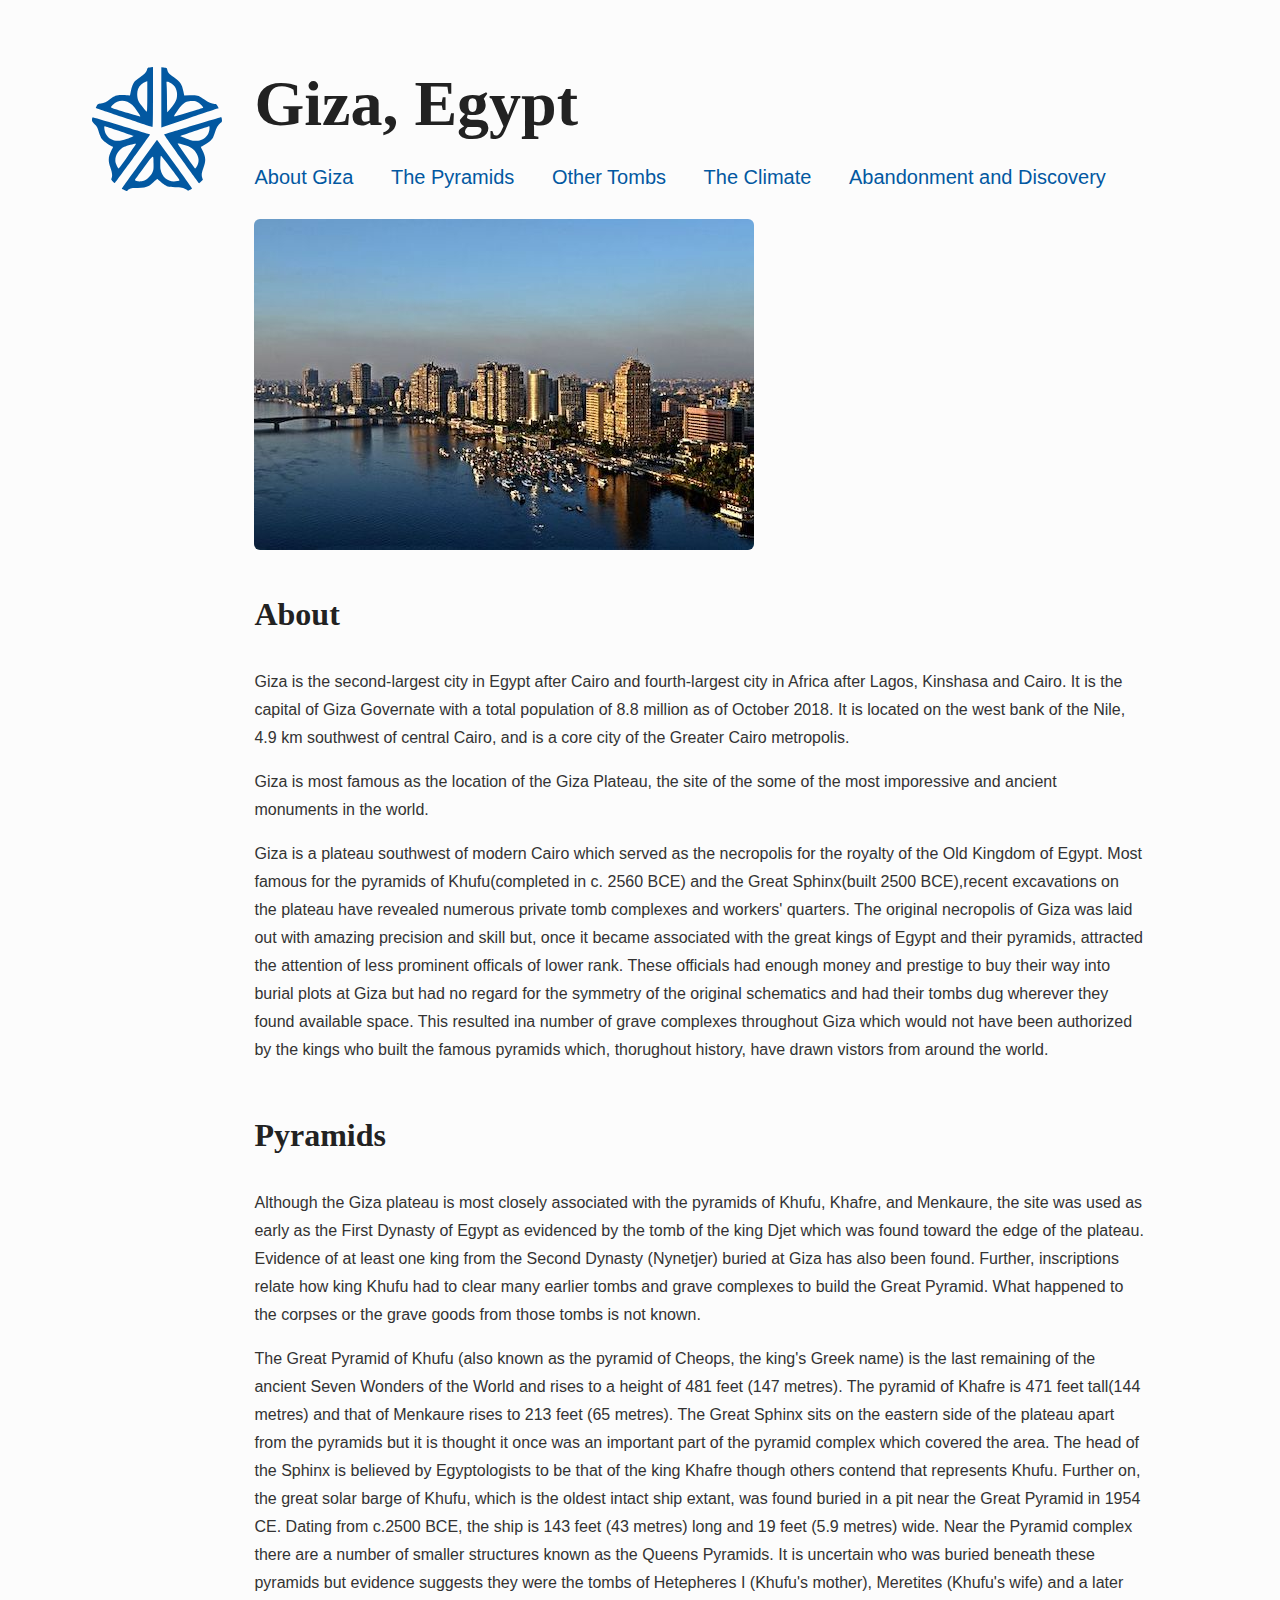
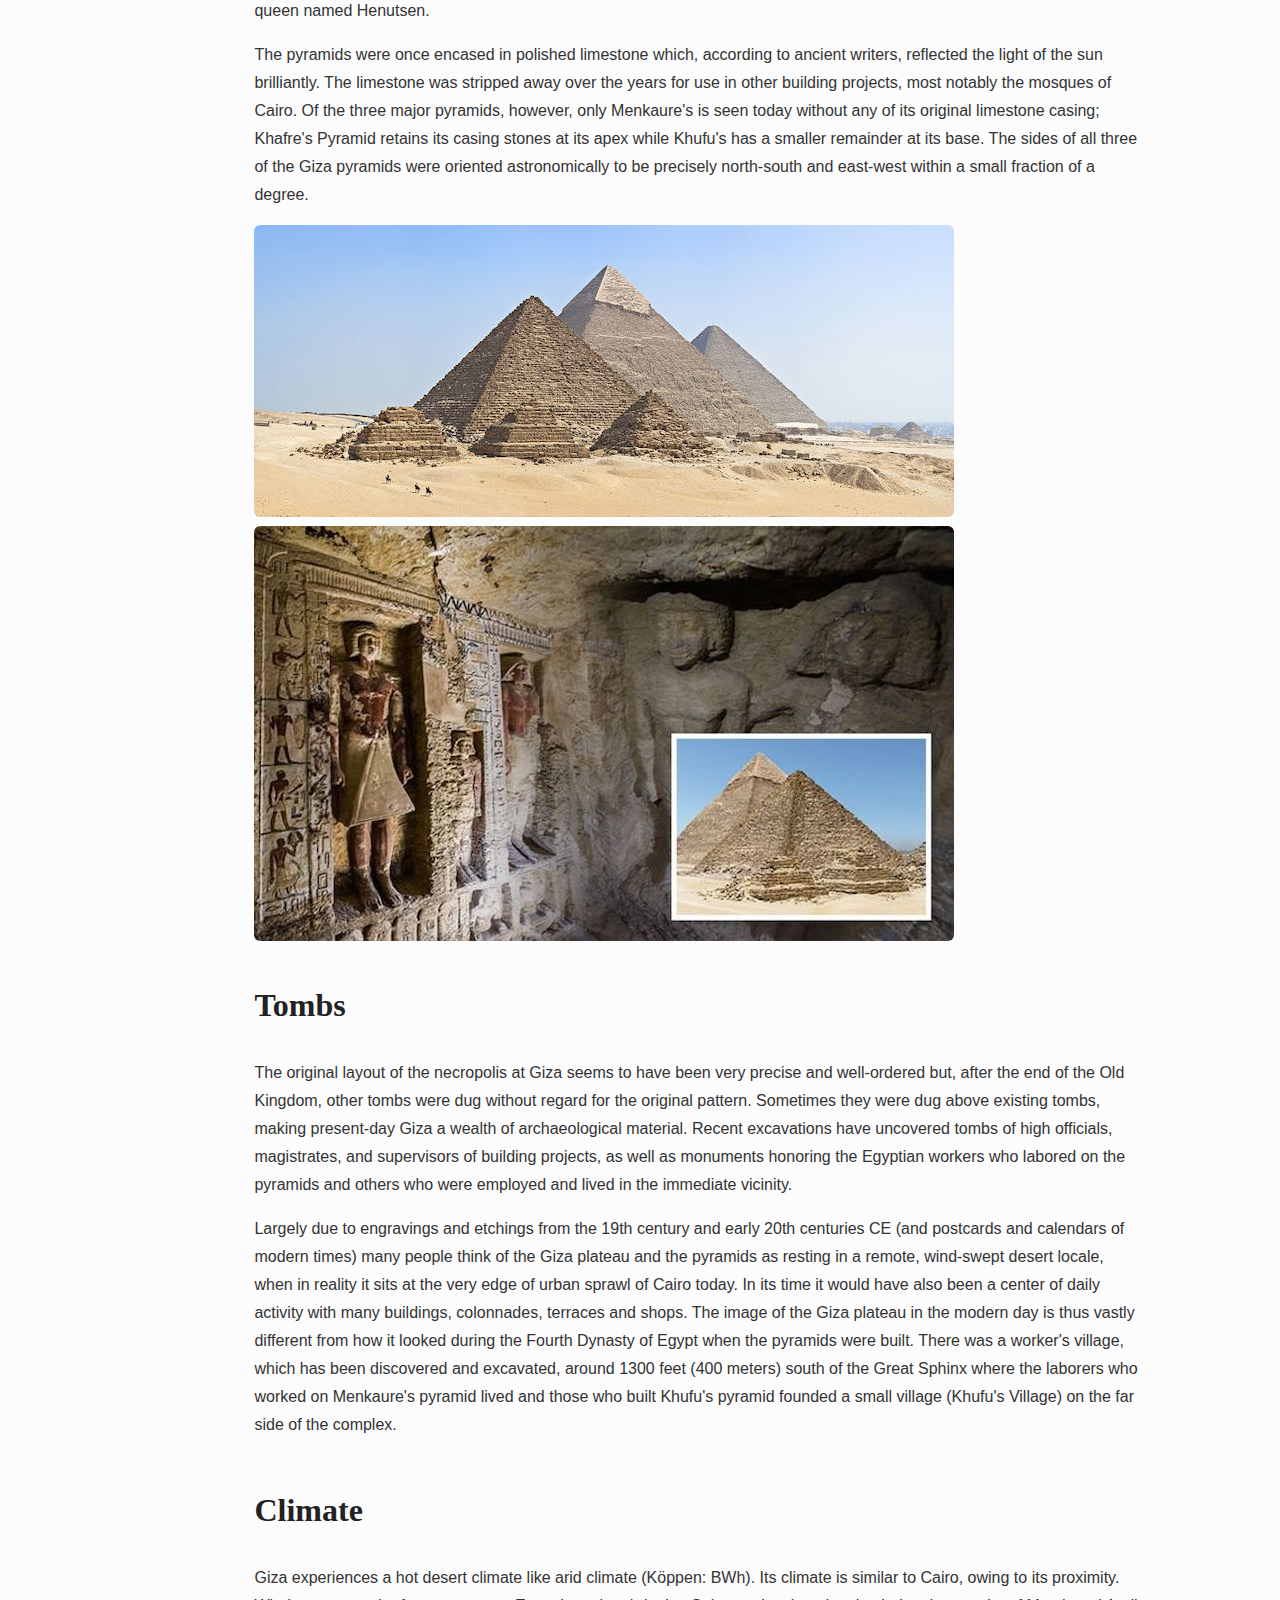
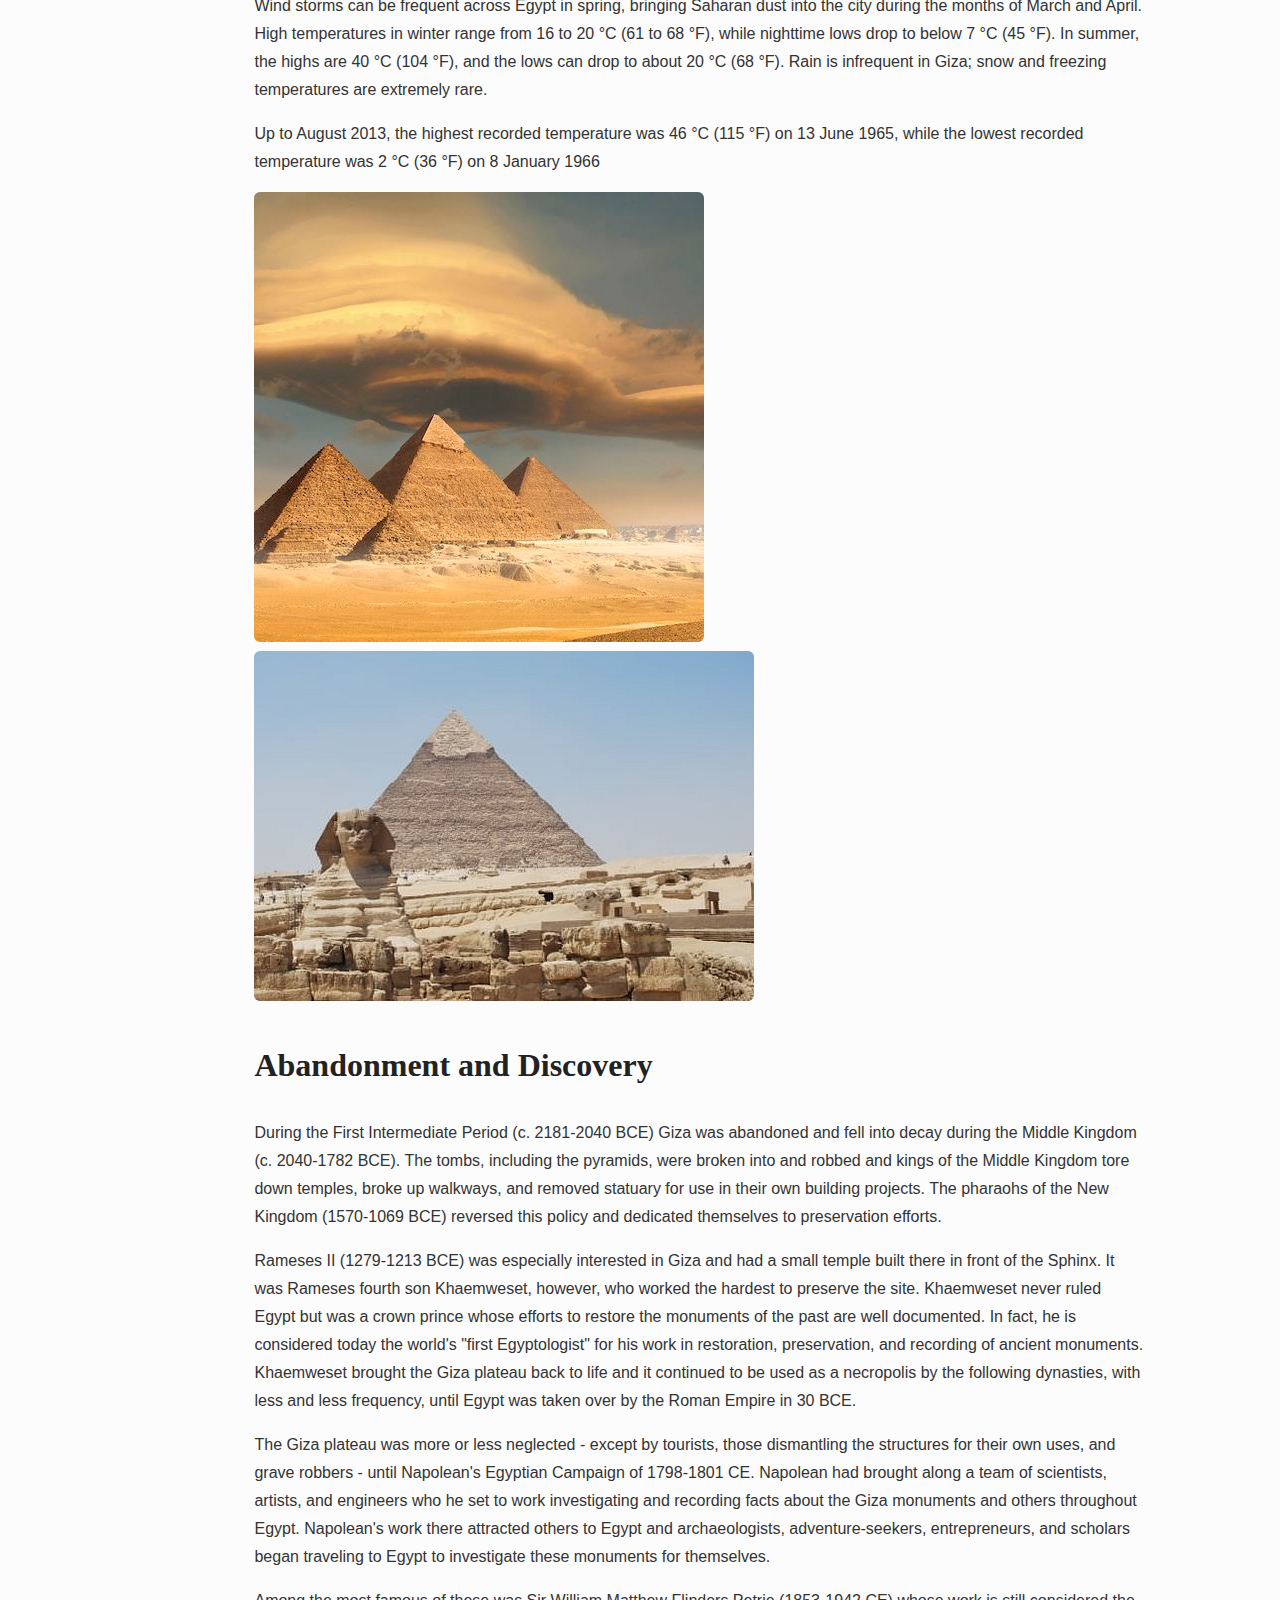
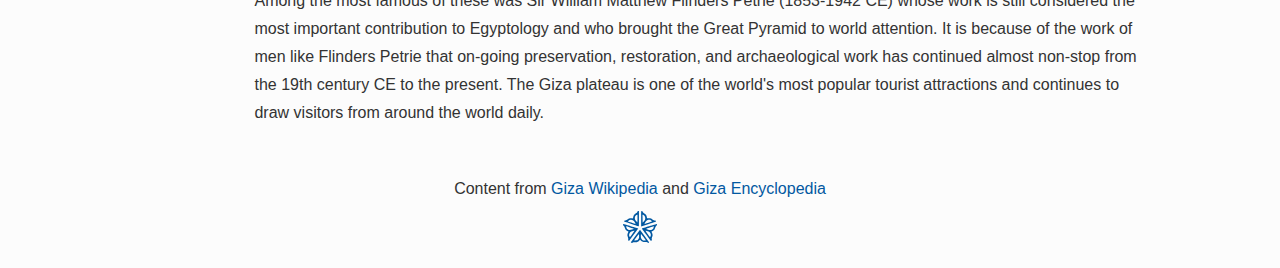
==== egypt.html @ 2bdd8a88 "standardized site format for everything, including footers" ====
<!DOCTYPE html>
<html lang="en">
	<head>
		<meta charset="UTF-8">
		<title>Lagos Travel - Egypt</title>
		<link rel="stylesheet" type="text/css" href="css/stylesheet.css">
	</head>
	<body>
		<div class="container">
			<a class="logo" href="#"><img src="imgs/logo.svg" alt="Logo"></a>
			<header class="horizontal">
				<h1>Giza, Egypt</h1>
				<nav>
					<ul>
						<li><a href="#about">About Giza</a></li>
						<li><a href="#pyramids">The Pyramids</a></li>
						<li><a href="#tombs">Other Tombs</a></li>
						<li><a href="#climate">The Climate</a></li>
						<li><a href="#abandonment">Abandonment and Discovery</a></li>
					</ul>
				</nav>
			</header>
			<main>
				<section id="about">
					<img alt="Giza" src="imgs/egypt-city.jpg">
					<h2>About</h2>
					<p>
						Giza is the second-largest city in Egypt after Cairo and
						fourth-largest city in Africa after Lagos, Kinshasa and Cairo. It
						is the capital of Giza Governate with a total population of 8.8
						million as of October 2018. It is located on the west bank of the
						Nile, 4.9 km southwest of central Cairo, and is a core city of the
						Greater Cairo metropolis.
					</p>
					<p>
						Giza is most famous as the location of the Giza Plateau, the site
						of the some of the most imporessive and ancient monuments in the
						world.
					</p>
					<p>
						Giza is a plateau southwest of modern Cairo which served as the
						necropolis for the royalty of the Old Kingdom of Egypt. Most
						famous for the pyramids of Khufu(completed in c. 2560 BCE) and the
						Great Sphinx(built 2500 BCE),recent excavations on the plateau
						have revealed numerous private tomb complexes and workers'
						quarters. The original necropolis of Giza was laid out with
						amazing precision and skill but, once it became associated with
						the great kings of Egypt and their pyramids, attracted the
						attention of less prominent officals of lower rank. These
						officials had enough money and prestige to buy their way into
						burial plots at Giza but had no regard for the symmetry of the
						original schematics and had their tombs dug wherever they found
						available space. This resulted ina number of grave complexes
						throughout Giza which would not have been authorized by the kings
						who built the famous pyramids which, thorughout history, have
						drawn vistors from around the world.
					</p>
				</section>
				<section id="pyramids">
					<h2>Pyramids</h2>
					<p>
						Although the Giza plateau is most closely associated with the pyramids
						of Khufu, Khafre, and Menkaure, the site was used as early as the
						First Dynasty of Egypt as evidenced by the tomb of the king Djet which
						was found toward the edge of the plateau. Evidence of at least one
						king from the Second Dynasty (Nynetjer) buried at Giza has also been
						found. Further, inscriptions relate how king Khufu had to clear many
						earlier tombs and grave complexes to build the Great Pyramid. What
						happened to the corpses or the grave goods from those tombs is not
						known.
					</p>
					<p>
						The Great Pyramid of Khufu (also known as the pyramid of Cheops, the
						king's Greek name) is the last remaining of the ancient Seven Wonders
						of the World and rises to a height of 481 feet (147 metres). The
						pyramid of Khafre is 471 feet tall(144 metres) and that of Menkaure
						rises to 213 feet (65 metres). The Great Sphinx sits on the eastern
						side of the plateau apart from the pyramids but it is thought it once
						was an important part of the pyramid complex which covered the area.
						The head of the Sphinx is believed by Egyptologists to be that of the
						king Khafre though others contend that represents Khufu. Further on,
						the great solar barge of Khufu, which is the oldest intact ship
						extant, was found buried in a pit near the Great Pyramid in 1954 CE.
						Dating from c.2500 BCE, the ship is 143 feet (43 metres) long and 19
						feet (5.9 metres) wide. Near the Pyramid complex there are a number of
						smaller structures known as the Queens Pyramids. It is uncertain who
						was buried beneath these pyramids but evidence suggests they were the
						tombs of Hetepheres I (Khufu's mother), Meretites (Khufu's wife) and a
						later queen named Henutsen.
					</p>
					<p>
						The pyramids were once encased in polished limestone which, according
						to ancient writers, reflected the light of the sun brilliantly. The
						limestone was stripped away over the years for use in other building
						projects, most notably the mosques of Cairo. Of the three major
						pyramids, however, only Menkaure's is seen today without any of its
						original limestone casing; Khafre's Pyramid retains its casing stones
						at its apex while Khufu's has a smaller remainder at its base. The
						sides of all three of the Giza pyramids were oriented astronomically
						to be precisely north-south and east-west within a small fraction of a
						degree.
					</p>
					<img src="imgs/egypt-pyramids.jpg" alt="Pyramids of Khufu,Khafre, and Menkaure">
				</section>
				<section id="tombs">
					<img src="imgs/egypt-tombs.jpg" alt="tombs in Giza, Egypt">
					<h2>Tombs</h2>
					<p>
						The original layout of the necropolis at Giza seems to have been very
						precise and well-ordered but, after the end of the Old Kingdom, other
						tombs were dug without regard for the original pattern. Sometimes they
						were dug above existing tombs, making present-day Giza a wealth of
						archaeological material. Recent excavations have uncovered tombs of
						high officials, magistrates, and supervisors of building projects, as
						well as monuments honoring the Egyptian workers who labored on the
						pyramids and others who were employed and lived in the immediate
						vicinity.
					</p>
					<p>
						Largely due to engravings and etchings from the 19th century and early
						20th centuries CE (and postcards and calendars of modern times) many
						people think of the Giza plateau and the pyramids as resting in a
						remote, wind-swept desert locale, when in reality it sits at the very
						edge of urban sprawl of Cairo today. In its time it would have also
						been a center of daily activity with many buildings, colonnades,
						terraces and shops. The image of the Giza plateau in the modern day is
						thus vastly different from how it looked during the Fourth Dynasty of
						Egypt when the pyramids were built. There was a worker's village,
						which has been discovered and excavated, around 1300 feet (400 meters)
						south of the Great Sphinx where the laborers who worked on Menkaure's
						pyramid lived and those who built Khufu's pyramid founded a small
						village (Khufu's Village) on the far side of the complex.
					</p>
				</section>
				<section id="climate">
					<h2>Climate</h2>
					<p>
						Giza experiences a hot desert climate like arid climate (Köppen: BWh).
						Its climate is similar to Cairo, owing to its proximity. Wind storms
						can be frequent across Egypt in spring, bringing Saharan dust into the
						city during the months of March and April. High temperatures in winter
						range from 16 to 20 °C (61 to 68 °F), while nighttime lows drop to
						below 7 °C (45 °F). In summer, the highs are 40 °C (104 °F), and the
						lows can drop to about 20 °C (68 °F). Rain is infrequent in Giza; snow
						and freezing temperatures are extremely rare.
					</p>
					<p>
						Up to August 2013, the highest recorded temperature was 46 °C (115 °F)
						on 13 June 1965, while the lowest recorded temperature was 2 °C (36
						°F) on 8 January 1966
					</p>
					<img src="imgs/egypt-giza.jpg" alt="Picture showing the pyramids and desert">
				</section>
				<section id="abandonment">
					<img src="imgs/egypt-giza2.jpg" alt="Giza pyramids and Sphinx">
					<h2>Abandonment and Discovery</h2>
					<p>
						During the First Intermediate Period (c. 2181-2040 BCE) Giza was
						abandoned and fell into decay during the Middle Kingdom (c. 2040-1782
						BCE). The tombs, including the pyramids, were broken into and robbed
						and kings of the Middle Kingdom tore down temples, broke up walkways,
						and removed statuary for use in their own building projects. The
						pharaohs of the New Kingdom (1570-1069 BCE) reversed this policy and
						dedicated themselves to preservation efforts.
					</p>
					<p>
						Rameses II (1279-1213 BCE) was especially interested in Giza and had a
						small temple built there in front of the Sphinx. It was Rameses fourth
						son Khaemweset, however, who worked the hardest to preserve the site.
						Khaemweset never ruled Egypt but was a crown prince whose efforts to
						restore the monuments of the past are well documented. In fact, he is
						considered today the world's "first Egyptologist" for his work in
						restoration, preservation, and recording of ancient monuments.
						Khaemweset brought the Giza plateau back to life and it continued to
						be used as a necropolis by the following dynasties, with less and less
						frequency, until Egypt was taken over by the Roman Empire in 30 BCE.
					</p>
					<p>
						The Giza plateau was more or less neglected - except by tourists,
						those dismantling the structures for their own uses, and grave robbers
						- until Napolean's Egyptian Campaign of 1798-1801 CE. Napolean had
						brought along a team of scientists, artists, and engineers who he set
						to work investigating and recording facts about the Giza monuments and
						others throughout Egypt. Napolean's work there attracted others to
						Egypt and archaeologists, adventure-seekers, entrepreneurs, and
						scholars began traveling to Egypt to investigate these monuments for
						themselves.
					</p>
					<p>
						Among the most famous of these was Sir William Matthew Flinders Petrie
						(1853-1942 CE) whose work is still considered the most important
						contribution to Egyptology and who brought the Great Pyramid to world
						attention. It is because of the work of men like Flinders Petrie that
						on-going preservation, restoration, and archaeological work has
						continued almost non-stop from the 19th century CE to the present. The
						Giza plateau is one of the world's most popular tourist attractions
						and continues to draw visitors from around the world daily.
					</p>
				</section>
			</main>
			<footer>
				Content from <a href="https://en.wikipedia.org/wiki/Giza">Giza Wikipedia</a> and <a href="https://www.ancient.eu/giza/">Giza Encyclopedia</a>
				<br>
				<img src="imgs/logo.svg" alt="Logo">
			</footer>
		</div>
	</body>
</html>
---- css/stylesheet.css ----
/* Resets */
html, body {
	padding: 0;
	margin: 0;
	border: 0;
}
* {
	box-sizing: border-box;
}

:root {
  --background-color: #fcfcfc;
  --text-bold-color: #222;
  --text-normal-color: #333;
}

::selection { background: #FFD100; }

/* Overall styles */
body {
	background-color: var(--background-color);
	color: var(--text-normal-color);
	font-size: 16px;
	line-height: 1.75;
	font-family: Arial, sans-serif;
}

h1, h2, h3, h4 {
	font-family: 'Roboto Slab', serif;
	font-weight: 800;
  color: var(--text-bold-color);
}
h1 {
	font-size: 4rem;
}
h2 {
	font-size: 2rem;
}
h3 {
	font-size: 1.25rem;
}

a {
	text-decoration: none;
	color: #0258A1;
}
a:hover {
	text-decoration: underline;
	color: #0b8bc6;
}

section::before { 
  display: block; 
  content: " "; 
  margin-top: -130px; 
  height: 130px; 
  visibility: hidden; 
  pointer-events: none;
}

img {
	max-width: 100%;
	max-height: 100%;
  border-radius: 6px;
}
img.inset {
	width: 30%;
	min-width: 50px;
	float: left;
	margin: 0.75em;
	margin-left: 0;
}
img.inset.right {
	float: right;
	margin: 0.75em;
	margin-right: 0;
}

/* Layout */
.container {
	display: grid;
	padding: 3rem 1rem 0;
	width: 100%;
	grid-template-areas: "logo   header ."
						 ".      main ."
						 "footer footer footer";
	column-gap: 1rem;
	grid-template-columns: minmax(25ch, 1fr) minmax(100ch, 2fr) 1fr;
	grid-template-rows: min-content;
}

/* Navigation content */
.logo {
	grid-area: logo;
	margin: 1em;
	position: sticky;
	top: 2em; /* Only relevant to stickyness */
	justify-self: end;
	align-self: center;
}
.logo img {
	max-height: 125px;
	height: 100%;
}
header {
	grid-area: header;
  position: sticky;
	top: 0; /* Only relevant to stickyness */
  background: var(--background-color);;
  padding: 0 0 4px 0;
	align-self: center;
}
header h1 {
	margin: 0;
}
nav ul {
	list-style: none;
	padding-left: 0;
	font-family: Inter, Helvetica, sans-serif;
	font-size: 1.25rem;
	margin-top: 0;
}
/* Scrolling dependent code */
header.horizontal nav li {
	display: inline-block;
	margin: auto 2rem auto 0;
}
header.horizontal nav li:last-child {
	margin: auto 0;
}
header.vertical h1 {
	display: none;
}
header.vertical nav li {
	display: block;
	text-align: right;
	margin: 1rem auto;
}

/* Main area */
main {
	grid-area: main;
  overflow: auto;
}

main > * {
	width: 100%;
}

#map {
	height: 30rem;
  z-index: -1;
}

/* Footer */
footer {
	grid-area: footer;
	padding: 2rem;
	padding-bottom: 0.5rem;
	text-align: center;
}
footer img {
	height: 2rem;
	margin: 0.5rem;
}

/* Media queries */
/* Small */
@media screen and (max-width: calc(125ch + 4rem)) {
	.container {
		grid-template-areas: "logo"
							 "header"
							 "main"
							 "footer";
		grid-template-columns: 1fr;
		padding: 0 2rem 0;
	}
	.logo {
		position: relative;
		justify-self: center;
	}
	header {
		text-align: center;
    position: inherit;
    background: none;
    padding: 0;
	}
}

/* Leave some space at top on scroll */
[id] {
	scroll-margin-top: 1.5rem;
}

/* Smooth scrolling */
@media (prefers-reduced-motion: no-preference) {
	html {
		scroll-behavior: smooth;
	}
}

/* Fade in images */
.fade-in {
  animation: fadeIn ease .7s;
  -webkit-animation: fadeIn ease .7s;
  -moz-animation: fadeIn ease .7s;
  -o-animation: fadeIn ease .7s;
  -ms-animation: fadeIn ease .7s;
}

@keyframes fadeIn {
  0% {opacity: 0;}
  100% {opacity: 1;}
}

@-moz-keyframes fadeIn {
  0% {opacity: 0;}
  100% {opacity: 1;}
}

@-webkit-keyframes fadeIn {
  0% {opacity: 0;}
  100% {opacity: 1;}
}

@-o-keyframes fadeIn {
  0% {opacity: 0;}
  100% {opacity: 1;}
}

@-ms-keyframes fadeIn {
  0% {opacity: 0;}
  100% {opacity: 1;}
}
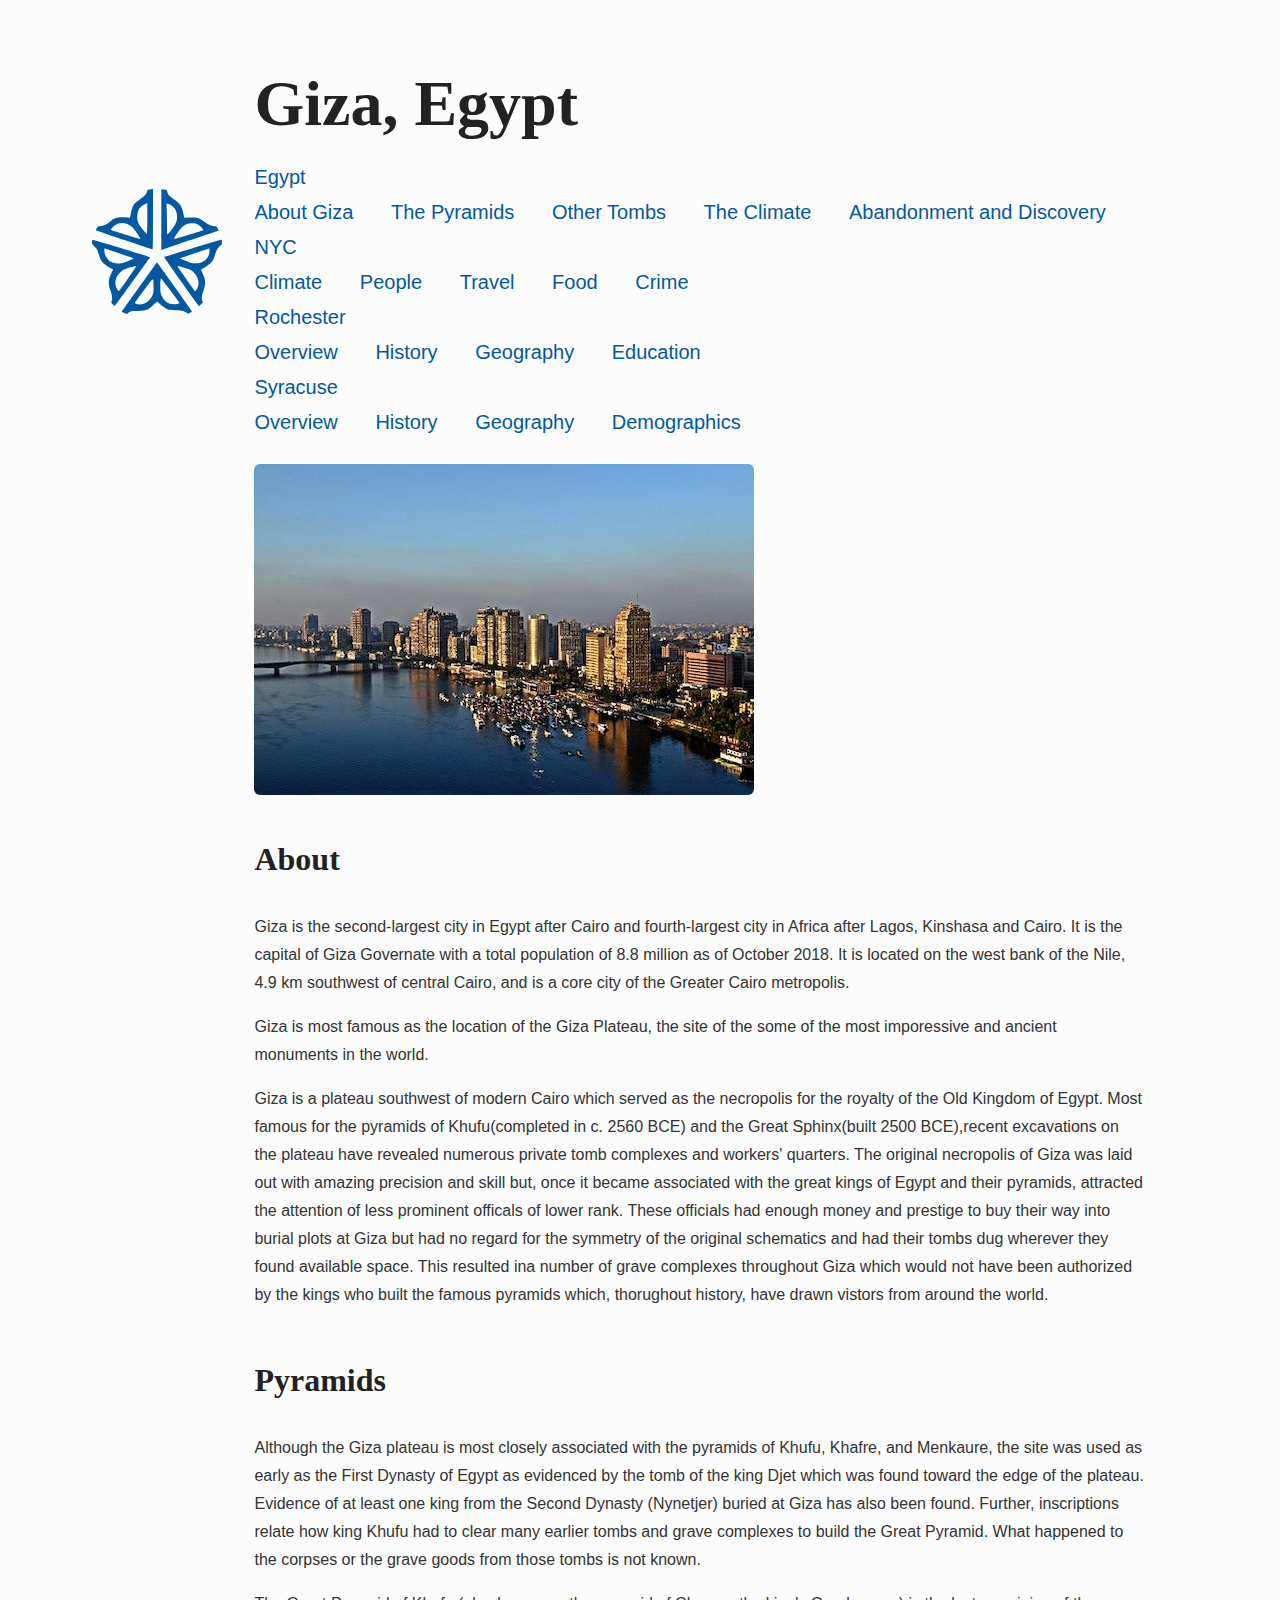
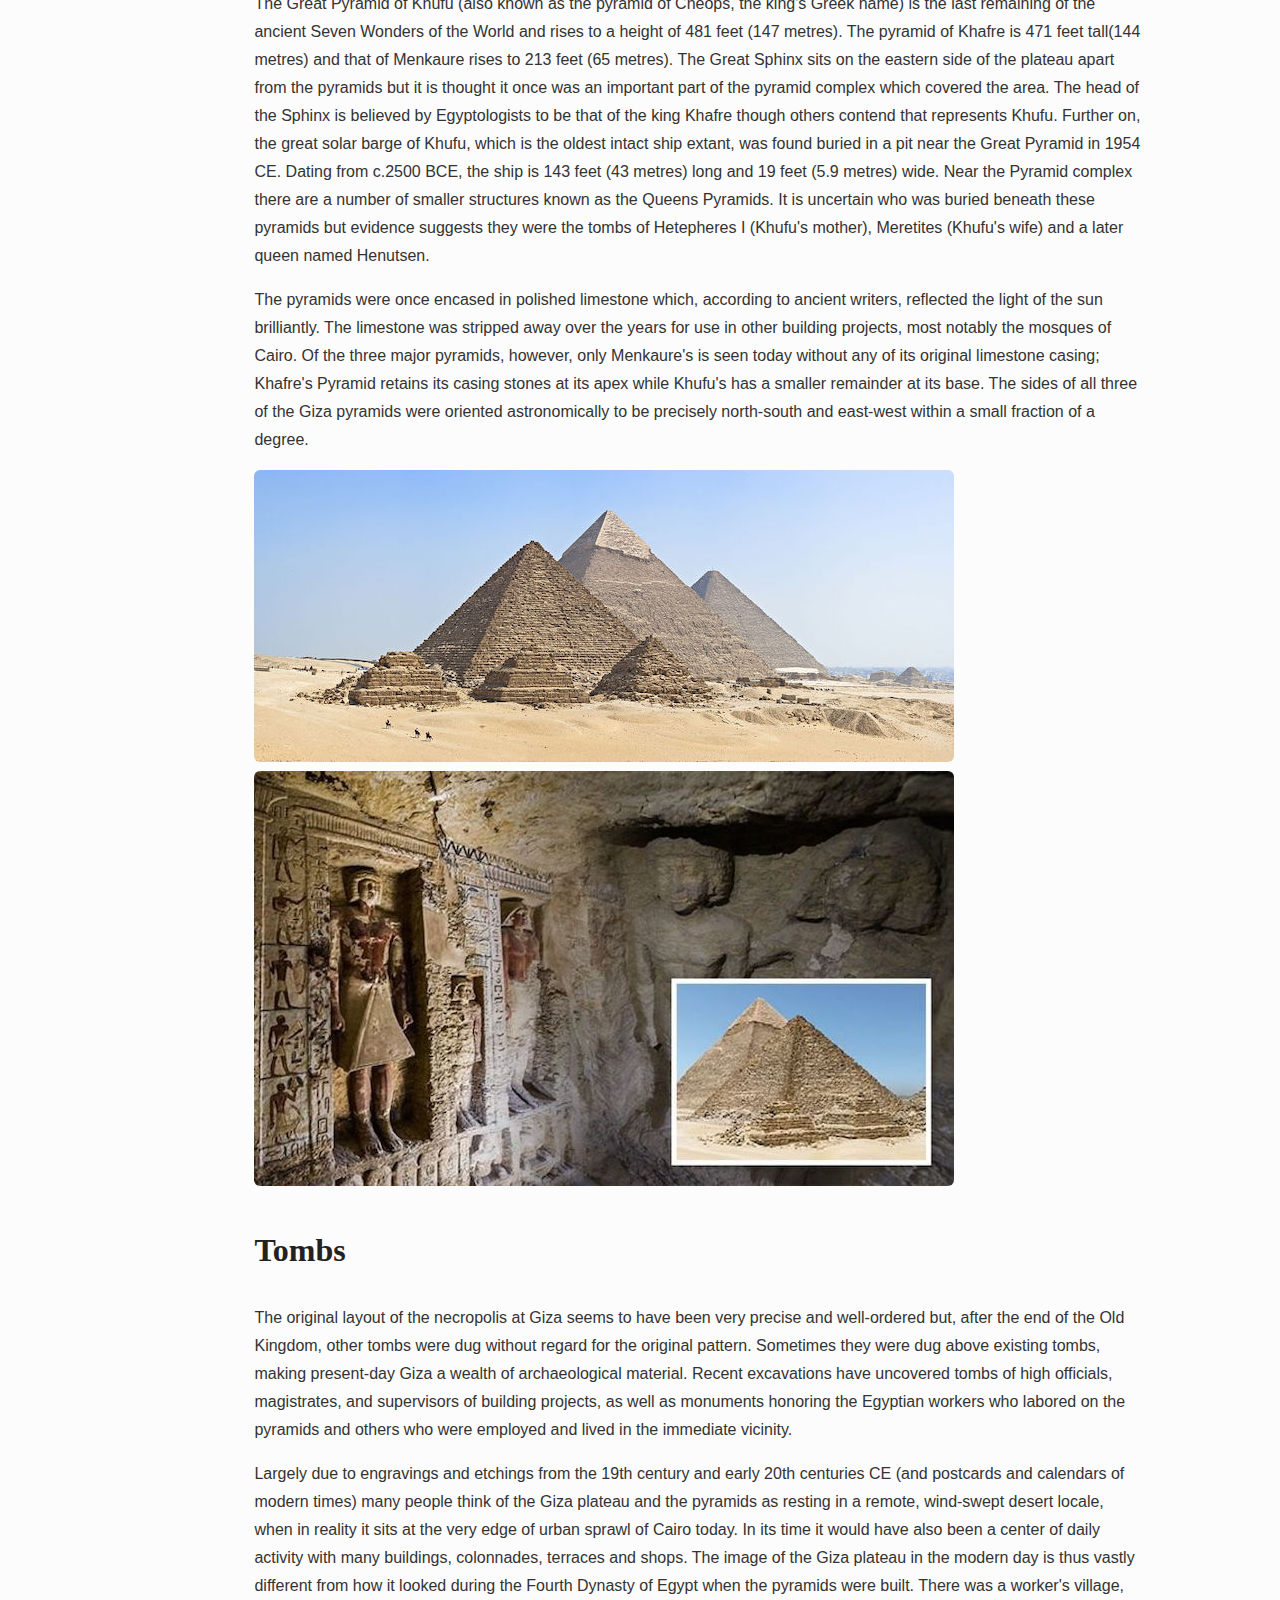
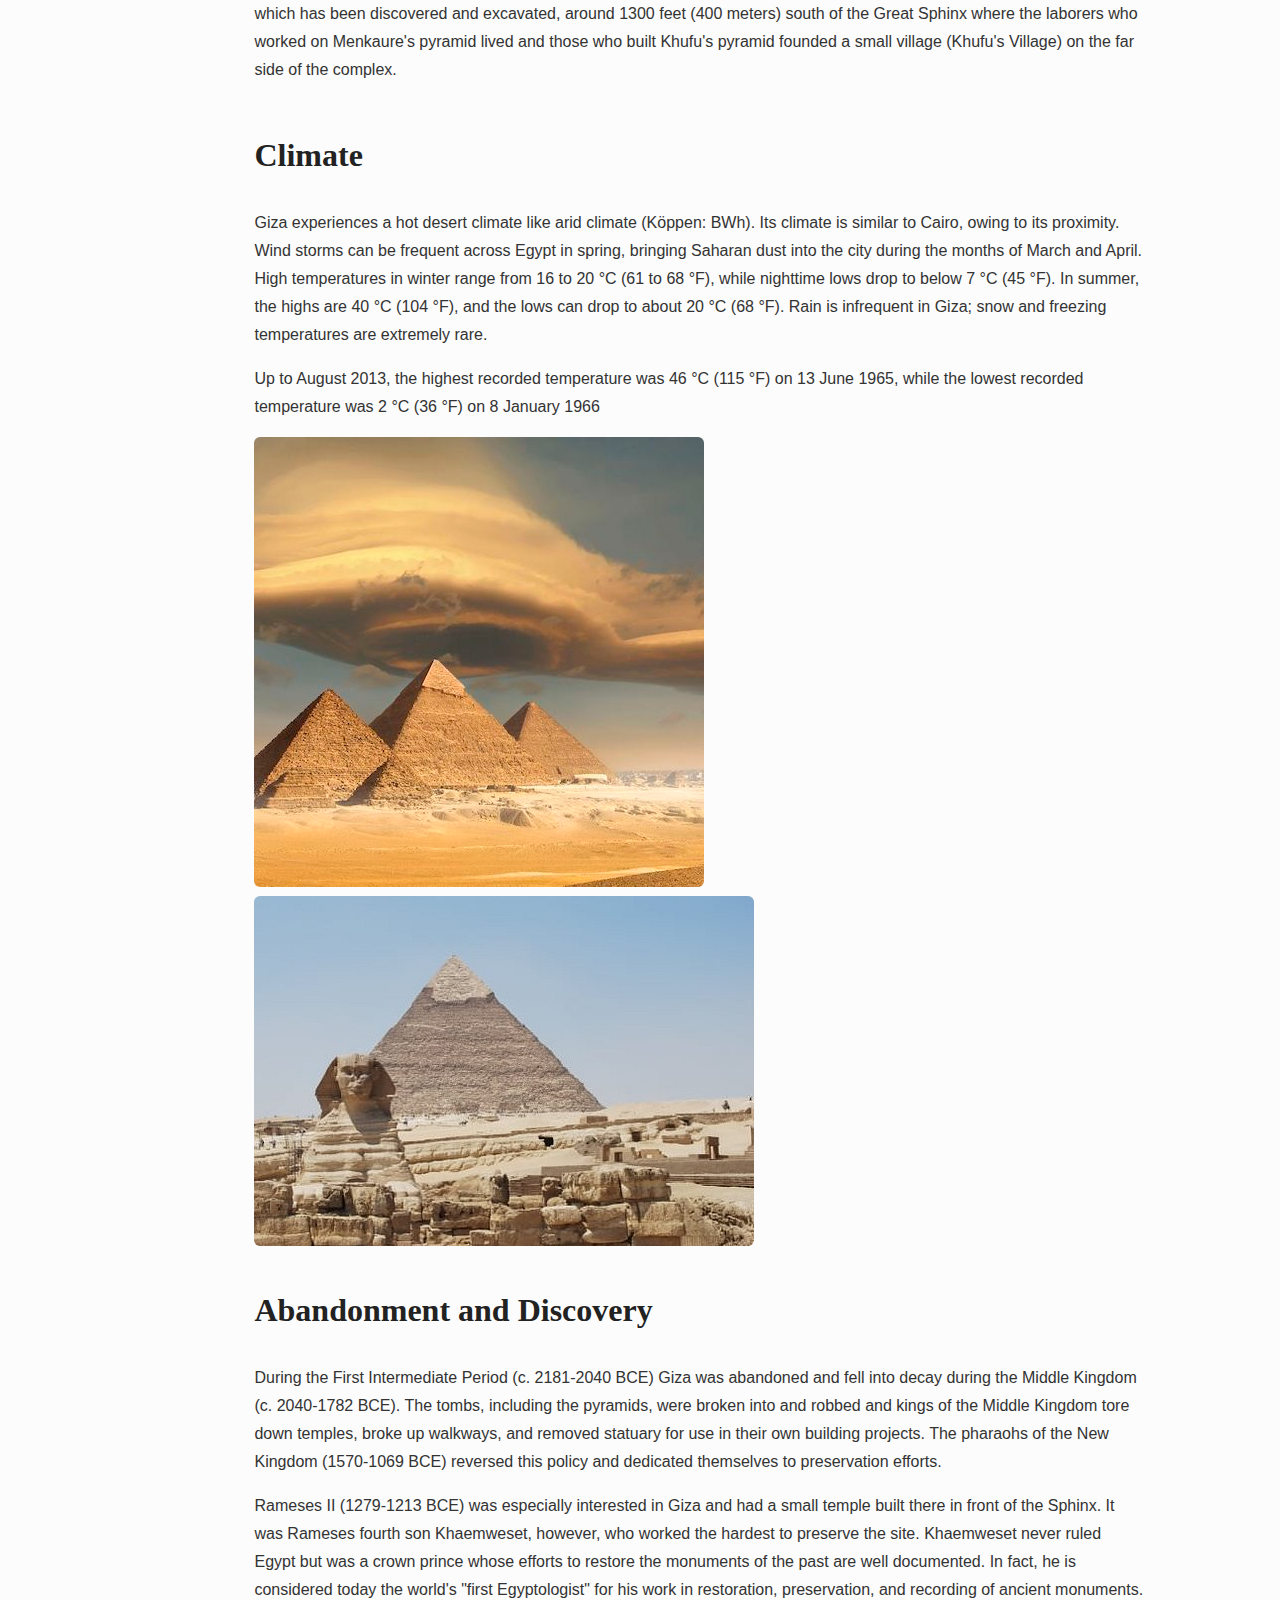
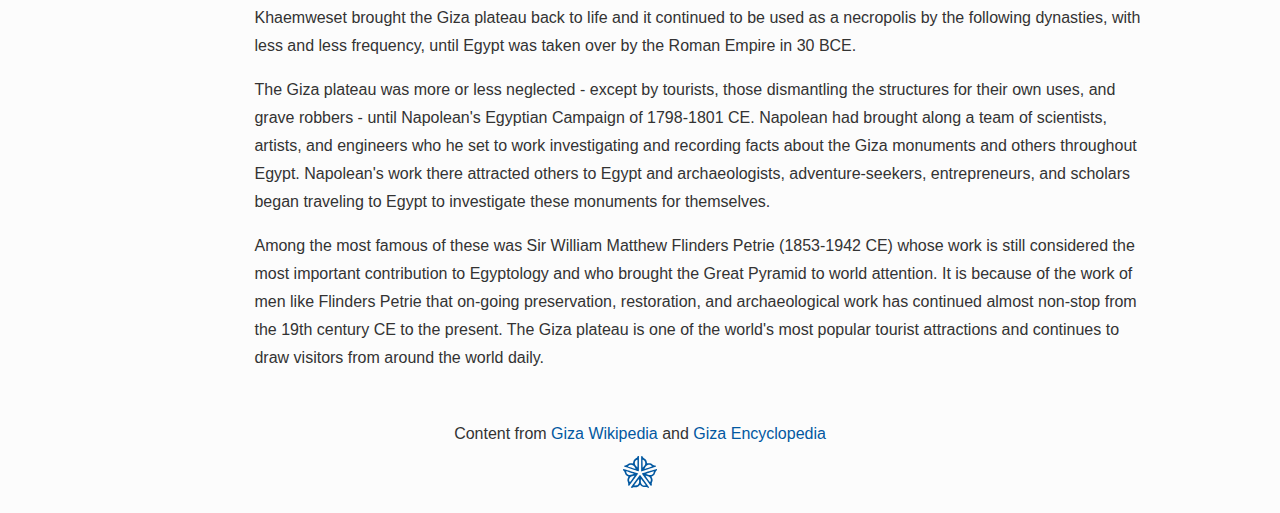
==== commit adadec1e: "added consistent nav, still need to style it, add active page indicators" ====
--- a/egypt.html
+++ b/egypt.html
@@ -7,16 +7,45 @@
 	</head>
 	<body>
 		<div class="container">
-			<a class="logo" href="#"><img src="imgs/logo.svg" alt="Logo"></a>
+			<a class="logo" href="."><img src="imgs/logo.svg" alt="Logo"></a>
 			<header class="horizontal">
 				<h1>Giza, Egypt</h1>
 				<nav>
 					<ul>
-						<li><a href="#about">About Giza</a></li>
-						<li><a href="#pyramids">The Pyramids</a></li>
-						<li><a href="#tombs">Other Tombs</a></li>
-						<li><a href="#climate">The Climate</a></li>
-						<li><a href="#abandonment">Abandonment and Discovery</a></li>
+						<li><a href="./egypt.html">Egypt</a>
+							<ul>
+								<li><a href="./egypt.html#about">About Giza</a></li>
+								<li><a href="./egypt.html#pyramids">The Pyramids</a></li>
+								<li><a href="./egypt.html#tombs">Other Tombs</a></li>
+								<li><a href="./egypt.html#climate">The Climate</a></li>
+								<li><a href="./egypt.html#abandonment">Abandonment and Discovery</a></li>
+							</ul>
+						</li>
+						<li><a href="./nyc.html">NYC</a>
+							<ul>
+								<li><a href="./nyc.html#climate">Climate</a></li>
+								<li><a href="./nyc.html#people">People</a></li>
+								<li><a href="./nyc.html#travel">Travel</a></li>
+								<li><a href="./nyc.html#food">Food</a></li>
+								<li><a href="./nyc.html#crime">Crime</a></li>
+							</ul>
+						</li>
+						<li><a href="./rochester.html">Rochester</a>
+							<ul>
+								<li><a href="./rochester.html#overview">Overview</a></li>
+								<li><a href="./rochester.html#history">History</a></li>
+								<li><a href="./rochester.html#geography">Geography</a></li>
+								<li><a href="./rochester.html#education">Education</a></li>
+							</ul>
+						</li>
+						<li><a href="./syracuse.html">Syracuse</a>
+							<ul>
+  							<li><a href="./syracuse.html#overview">Overview</a></li>
+  							<li><a href="./syracuse.html#history">History</a></li>
+  							<li><a href="./syracuse.html#geography">Geography</a></li>
+  							<li><a href="./syracuse.html#demographics">Demographics</a></li>
+  						</ul>
+						</li>
 					</ul>
 				</nav>
 			</header>
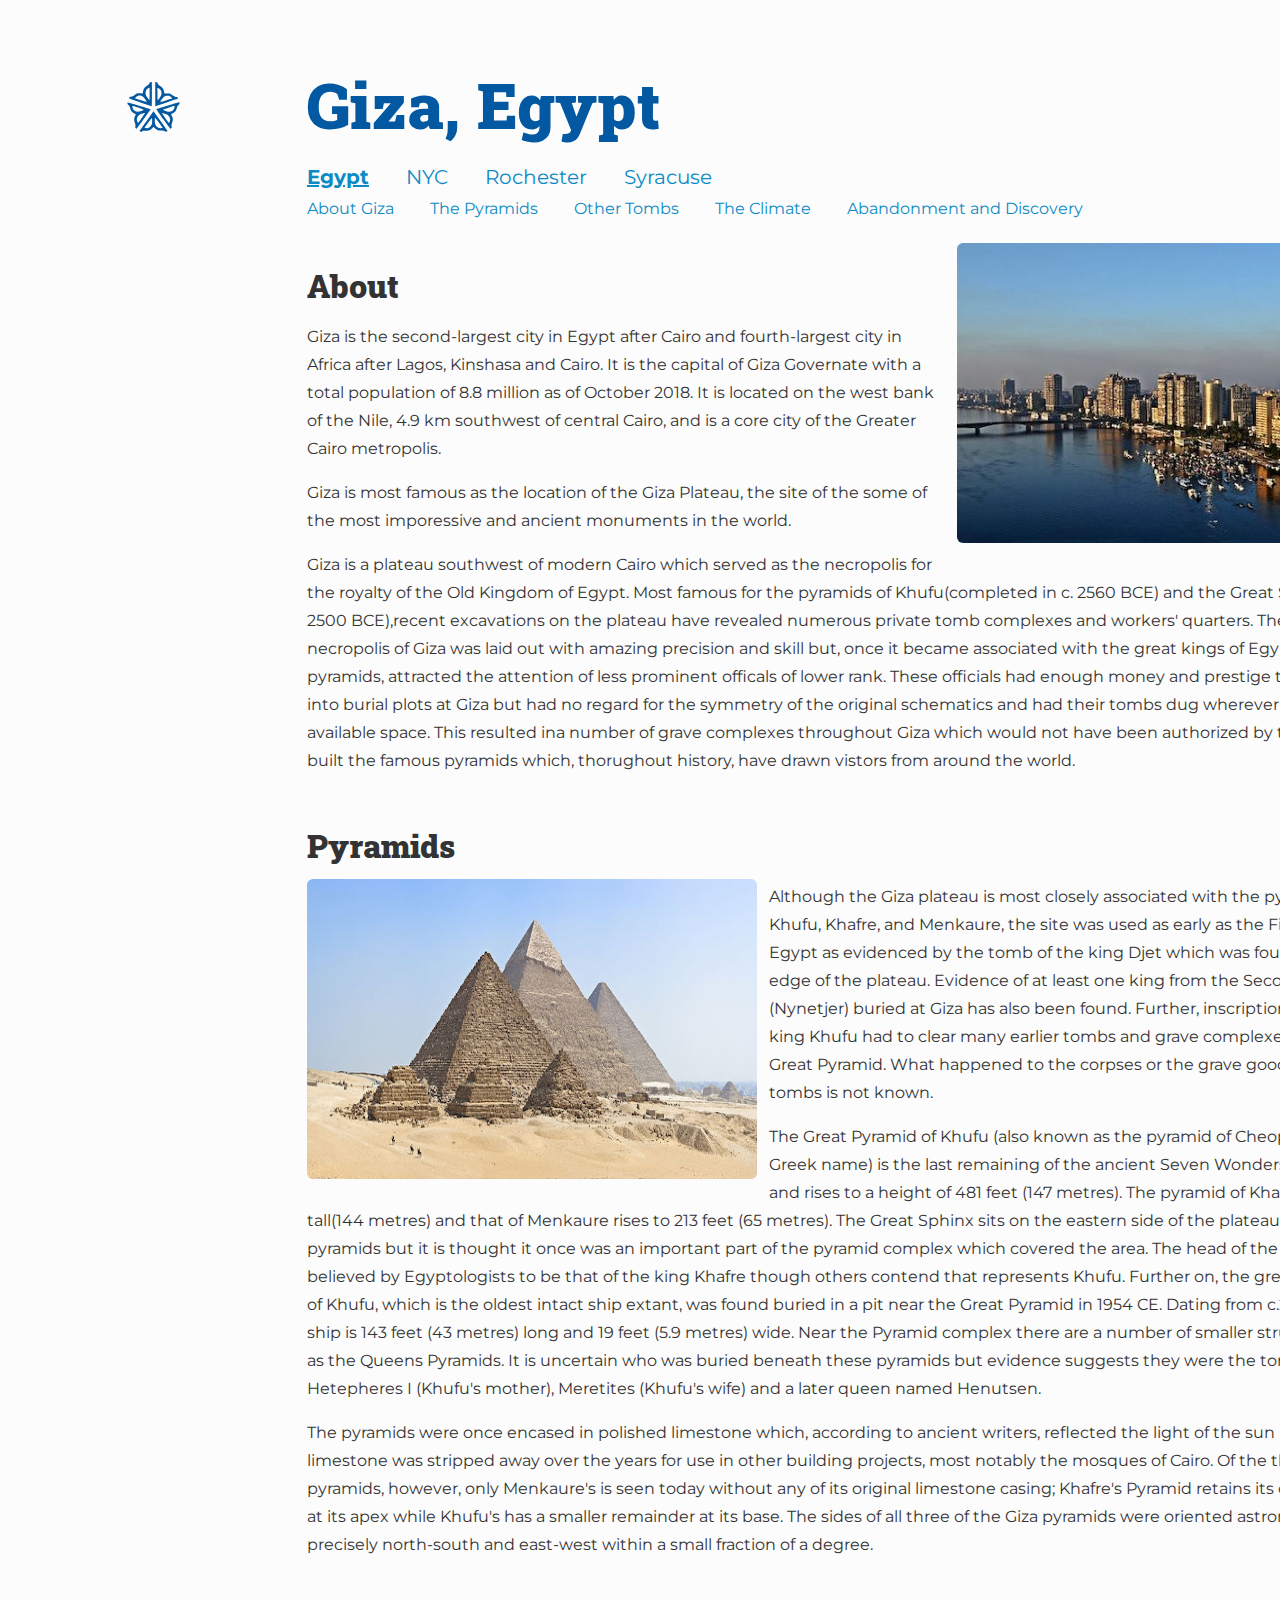
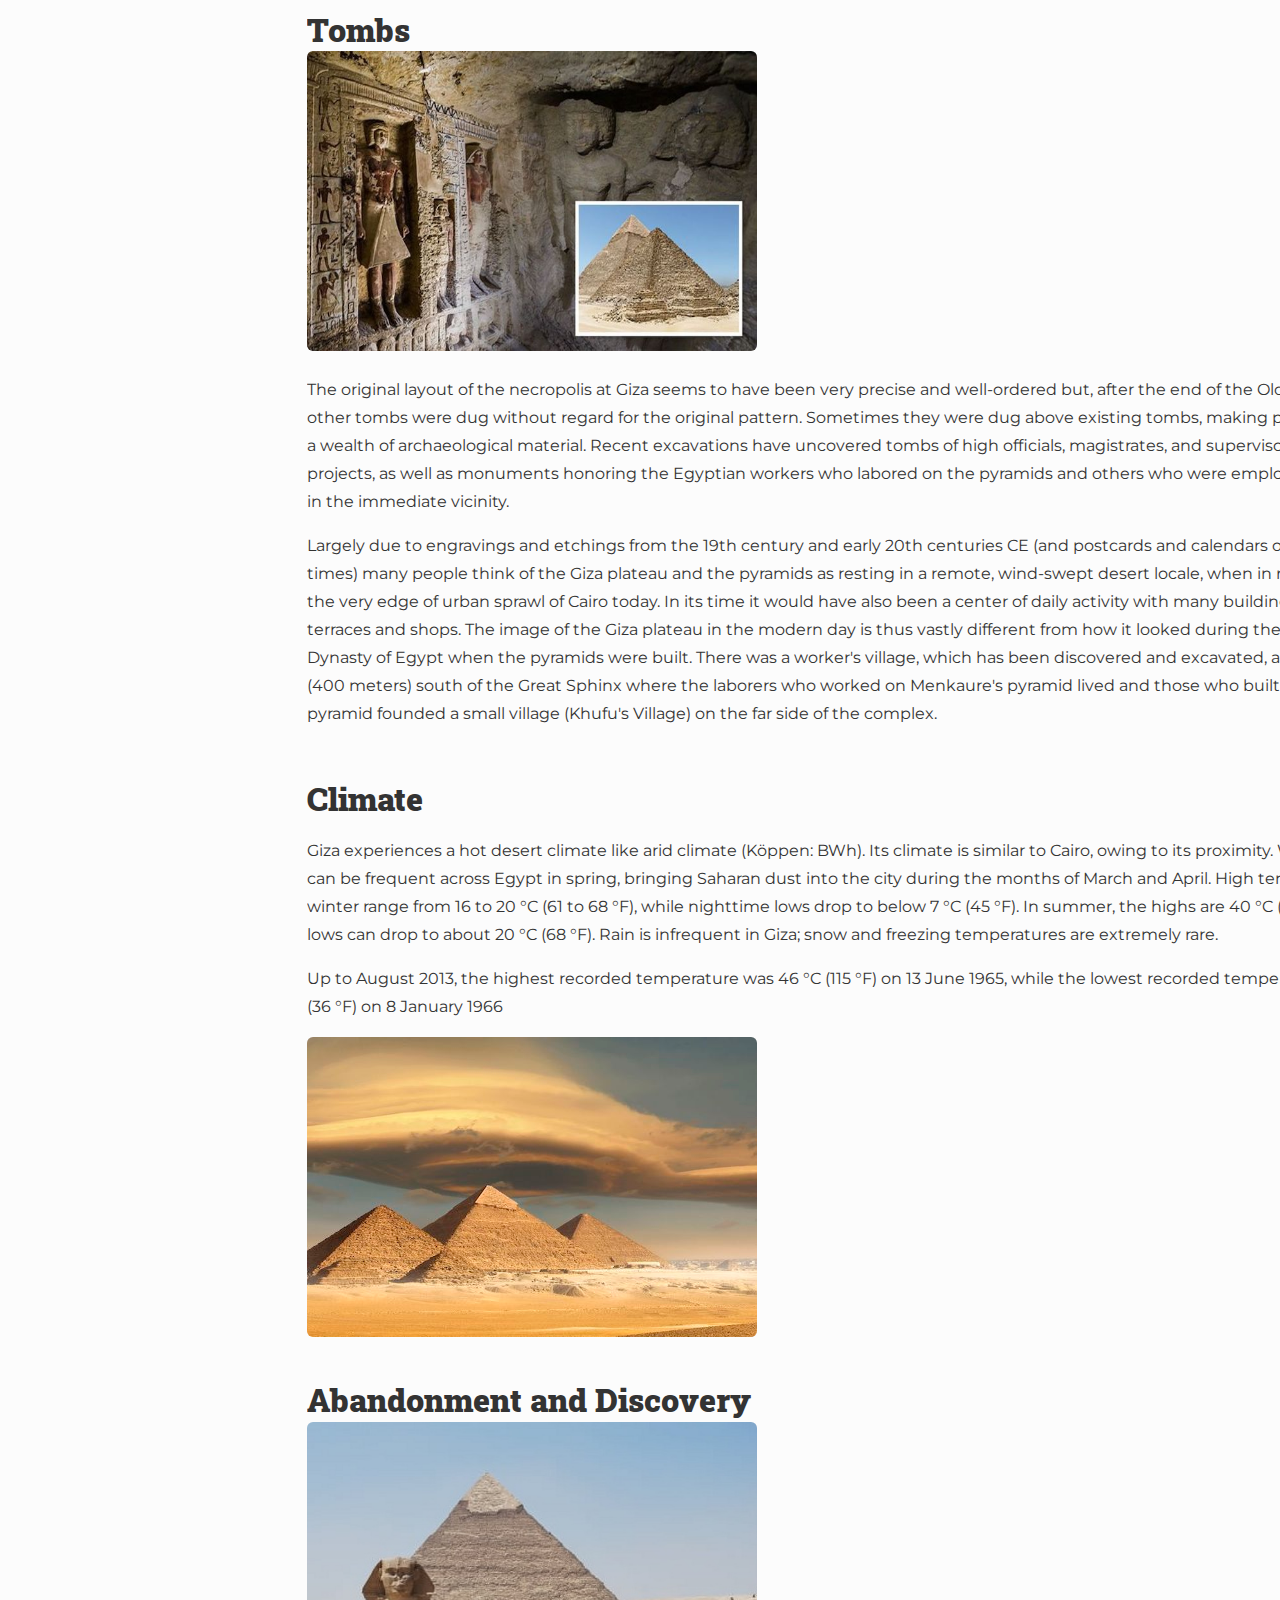
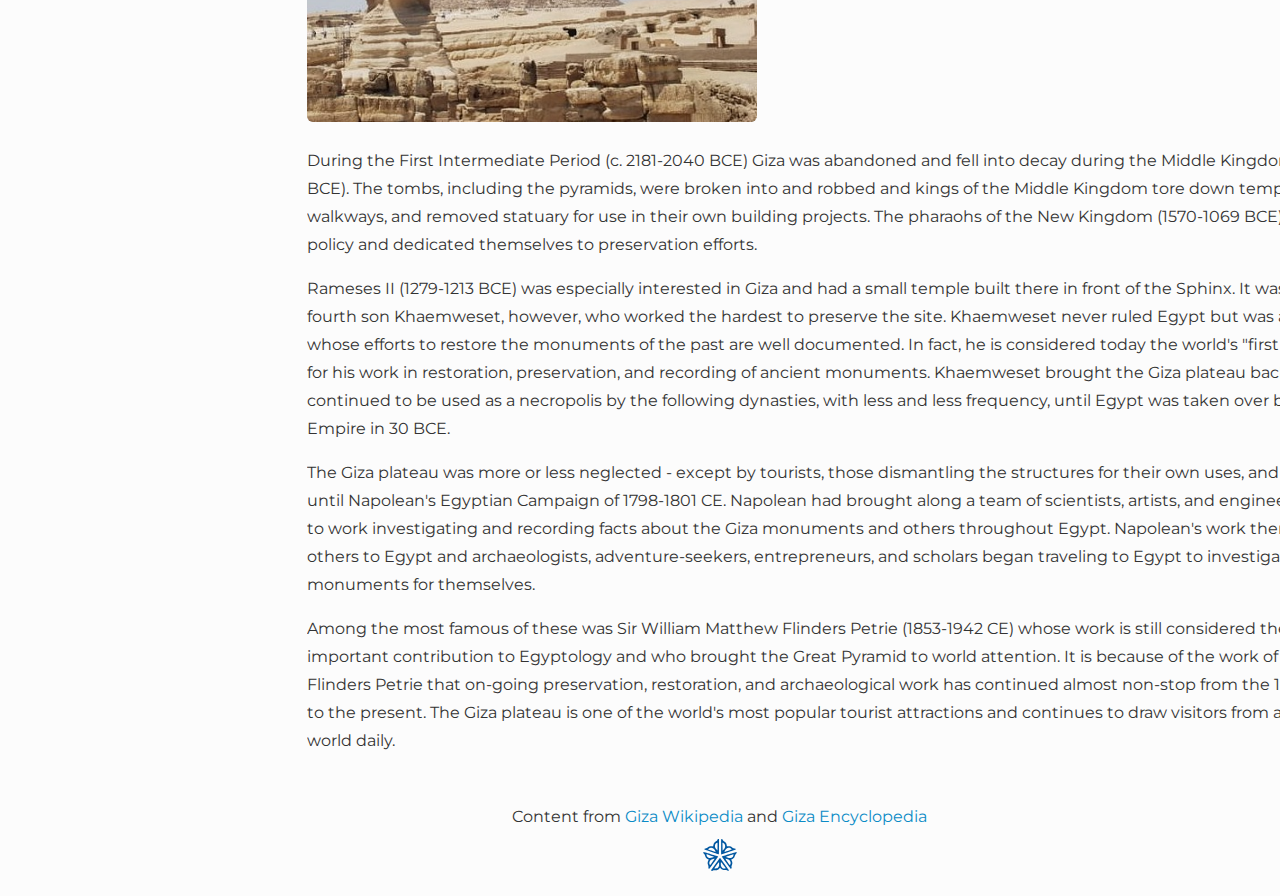
==== commit b37d53f1: "Edited some images to be the same size and float to either left or right" ====
--- a/egypt.html
+++ b/egypt.html
@@ -12,13 +12,13 @@
 				<h1>Giza, Egypt</h1>
 				<nav>
 					<ul>
-						<li><a href="./egypt.html">Egypt</a>
-							<ul>
-								<li><a href="./egypt.html#about">About Giza</a></li>
-								<li><a href="./egypt.html#pyramids">The Pyramids</a></li>
-								<li><a href="./egypt.html#tombs">Other Tombs</a></li>
-								<li><a href="./egypt.html#climate">The Climate</a></li>
-								<li><a href="./egypt.html#abandonment">Abandonment and Discovery</a></li>
+						<li class="active"><a href="#">Egypt</a>
+							<ul>
+								<li><a href="#about">About Giza</a></li>
+								<li><a href="#pyramids">The Pyramids</a></li>
+								<li><a href="#tombs">Other Tombs</a></li>
+								<li><a href="#climate">The Climate</a></li>
+								<li><a href="#abandonment">Abandonment and Discovery</a></li>
 							</ul>
 						</li>
 						<li><a href="./nyc.html">NYC</a>
@@ -51,7 +51,7 @@
 			</header>
 			<main>
 				<section id="about">
-					<img alt="Giza" src="imgs/egypt-city.jpg">
+					<img alt="Giza" class="inset right index-img" src="imgs/egypt-city.jpg">
 					<h2>About</h2>
 					<p>
 						Giza is the second-largest city in Egypt after Cairo and
@@ -87,6 +87,7 @@
 				</section>
 				<section id="pyramids">
 					<h2>Pyramids</h2>
+					<img class="inset index-img" src="imgs/egypt-pyramids.jpg" alt="Pyramids of Khufu,Khafre, and Menkaure">
 					<p>
 						Although the Giza plateau is most closely associated with the pyramids
 						of Khufu, Khafre, and Menkaure, the site was used as early as the
@@ -129,11 +130,10 @@
 						to be precisely north-south and east-west within a small fraction of a
 						degree.
 					</p>
-					<img src="imgs/egypt-pyramids.jpg" alt="Pyramids of Khufu,Khafre, and Menkaure">
 				</section>
 				<section id="tombs">
-					<img src="imgs/egypt-tombs.jpg" alt="tombs in Giza, Egypt">
 					<h2>Tombs</h2>
+					<img class="index-img" src="imgs/egypt-tombs.jpg" alt="tombs in Giza, Egypt">
 					<p>
 						The original layout of the necropolis at Giza seems to have been very
 						precise and well-ordered but, after the end of the Old Kingdom, other
@@ -178,11 +178,11 @@
 						on 13 June 1965, while the lowest recorded temperature was 2 °C (36
 						°F) on 8 January 1966
 					</p>
-					<img src="imgs/egypt-giza.jpg" alt="Picture showing the pyramids and desert">
+					<img class="index-img" src="imgs/egypt-giza.jpg" alt="Picture showing the pyramids and desert">
 				</section>
 				<section id="abandonment">
-					<img src="imgs/egypt-giza2.jpg" alt="Giza pyramids and Sphinx">
 					<h2>Abandonment and Discovery</h2>
+					<img class="index-img" src="imgs/egypt-giza2.jpg" alt="Giza pyramids and Sphinx">
 					<p>
 						During the First Intermediate Period (c. 2181-2040 BCE) Giza was
 						abandoned and fell into decay during the Middle Kingdom (c. 2040-1782
--- a/css/stylesheet.css
+++ b/css/stylesheet.css
@@ -1,12 +1,13 @@
+/* Font imports*/
+@import url('https://fonts.googleapis.com/css2?family=Montserrat:wght@400;700&family=Roboto+Slab:wght@700;900&display=swap');
+
 /* Resets */
 html, body {
 	padding: 0;
 	margin: 0;
 	border: 0;
 }
-* {
-	box-sizing: border-box;
-}
+* { box-sizing: border-box; }
 
 :root {
   --background-color: #fcfcfc;
@@ -22,50 +23,55 @@
 	color: var(--text-normal-color);
 	font-size: 16px;
 	line-height: 1.75;
-	font-family: Arial, sans-serif;
+	font-family: 'Montserrat', sans-serif;
 }
 
 h1, h2, h3, h4 {
 	font-family: 'Roboto Slab', serif;
-	font-weight: 800;
-  color: var(--text-bold-color);
+	font-weight: 900;
 }
 h1 {
 	font-size: 4rem;
+	color: #0258A1;
 }
 h2 {
 	font-size: 2rem;
+	margin-bottom: -0.2em;
 }
 h3 {
 	font-size: 1.25rem;
+	margin-bottom: -0.5em;
 }
 
 a {
 	text-decoration: none;
-	color: #0258A1;
+	color: #0b8bc6;
 }
 a:hover {
 	text-decoration: underline;
-	color: #0b8bc6;
-}
-
-section::before { 
-  display: block; 
-  content: " "; 
-  margin-top: -130px; 
-  height: 130px; 
-  visibility: hidden; 
+	font-weight: 700;
+}
+
+section::before {
+  display: block;
+  content: " ";
+  margin-top: -130px;
+  height: 130px;
+  visibility: hidden;
   pointer-events: none;
 }
 
 img {
 	max-width: 100%;
 	max-height: 100%;
-  border-radius: 6px;
+	border-radius: 6px;
+	width: 450px;
+    height: 300px;
+    background-position: 50% 50%;
+    background-repeat: no-repeat;
+    background-size: cover;
 }
 img.inset {
-	width: 30%;
-	min-width: 50px;
 	float: left;
 	margin: 0.75em;
 	margin-left: 0;
@@ -74,6 +80,14 @@
 	float: right;
 	margin: 0.75em;
 	margin-right: 0;
+}
+
+.vertical-img {
+	width: 300px;
+    height: 450px;
+    background-position: 50% 50%;
+    background-repeat: no-repeat;
+    background-size: cover;
 }
 
 /* Layout */
@@ -92,34 +106,53 @@
 /* Navigation content */
 .logo {
 	grid-area: logo;
-	margin: 1em;
+	margin: -2.5em 1em 1em 1em;
 	position: sticky;
 	top: 2em; /* Only relevant to stickyness */
 	justify-self: end;
 	align-self: center;
 }
 .logo img {
-	max-height: 125px;
+	max-height: 50px;
 	height: 100%;
 }
+
 header {
 	grid-area: header;
-  position: sticky;
+	position: sticky;
 	top: 0; /* Only relevant to stickyness */
-  background: var(--background-color);;
-  padding: 0 0 4px 0;
+	background: var(--background-color);
+	padding: 0 0 4px 0;
 	align-self: center;
 }
-header h1 {
-	margin: 0;
-}
+header h1 { margin: 0; }
+
 nav ul {
 	list-style: none;
 	padding-left: 0;
-	font-family: Inter, Helvetica, sans-serif;
 	font-size: 1.25rem;
 	margin-top: 0;
-}
+	margin-bottom: 2rem;
+}
+/* Submenus */
+nav ul ul,
+nav ul:hover li.active:not(:hover) ul {
+	display: none;
+}
+/* Style for the submenu on hovered/active state */
+nav li:is(:hover, .active) ul {
+	display: block;
+	position: absolute;
+	font-size: 1rem;
+}
+/* Style for the hovered/active link */
+nav > ul > li:hover > a,
+nav > ul:not(:hover) > li.active > a {
+	text-decoration: underline;
+	font-weight: 700;
+	text-decoration-thickness: 2px;
+}
+
 /* Scrolling dependent code */
 header.horizontal nav li {
 	display: inline-block;
@@ -140,16 +173,15 @@
 /* Main area */
 main {
 	grid-area: main;
-  overflow: auto;
-}
-
+	overflow: auto;
+}
 main > * {
 	width: 100%;
 }
 
 #map {
 	height: 30rem;
-  z-index: -1;
+	z-index: -1;
 }
 
 /* Footer */
@@ -181,22 +213,18 @@
 	}
 	header {
 		text-align: center;
-    position: inherit;
-    background: none;
-    padding: 0;
+		position: inherit;
+		background: none;
+		padding: 0;
 	}
 }
 
 /* Leave some space at top on scroll */
-[id] {
-	scroll-margin-top: 1.5rem;
-}
+[id] { scroll-margin-top: 1.5rem; }
 
 /* Smooth scrolling */
 @media (prefers-reduced-motion: no-preference) {
-	html {
-		scroll-behavior: smooth;
-	}
+	html { scroll-behavior: smooth; }
 }
 
 /* Fade in images */
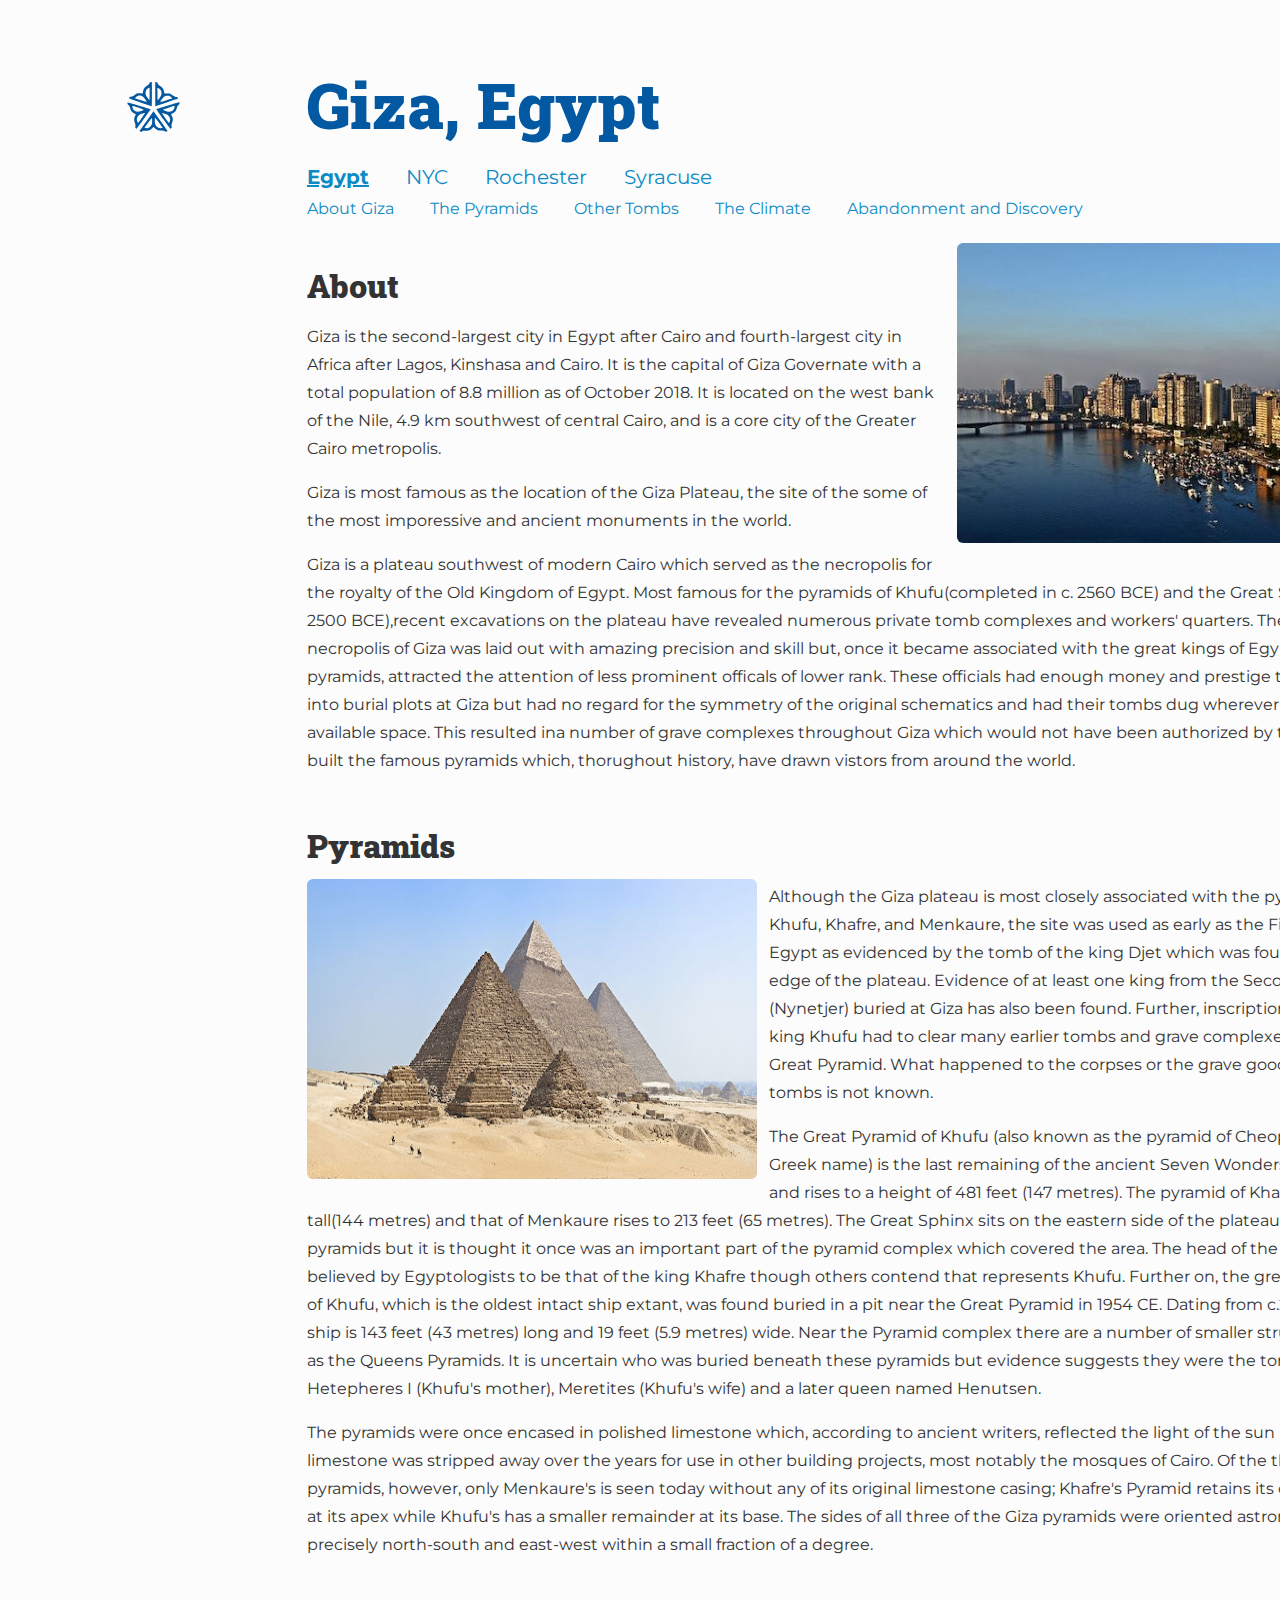
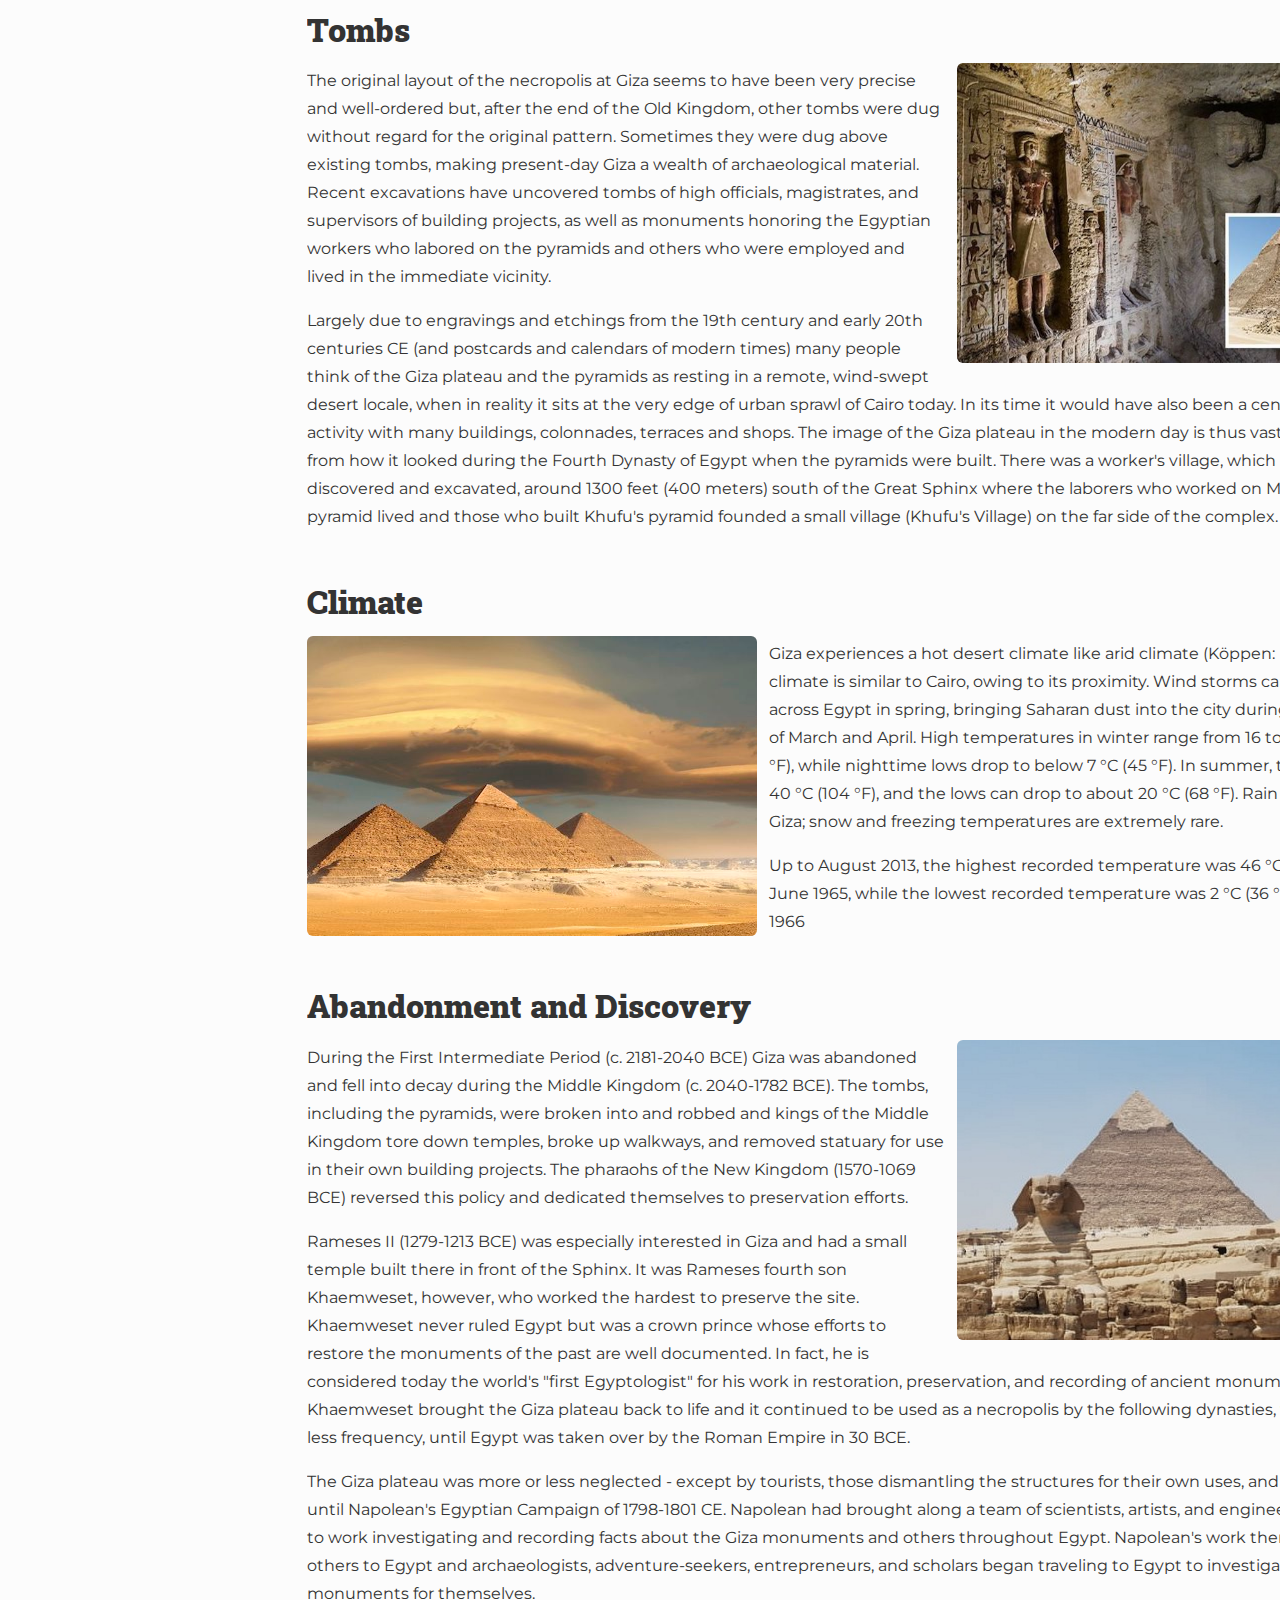
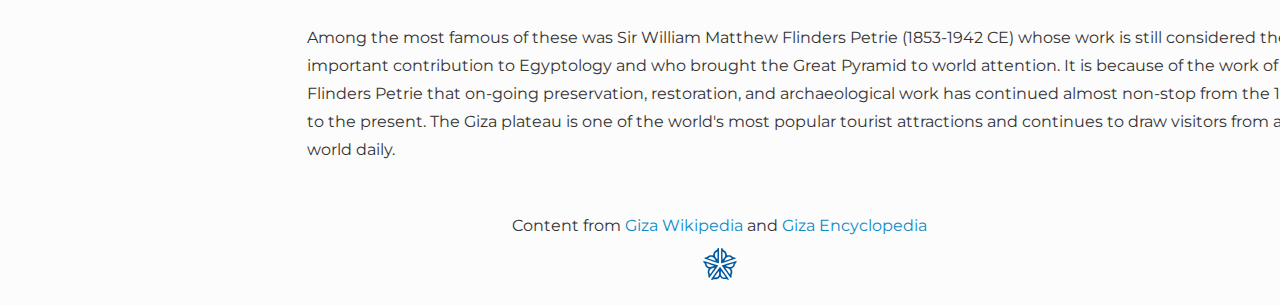
==== commit b1630c16: "Repositioned images on the individual homepages" ====
--- a/egypt.html
+++ b/egypt.html
@@ -133,7 +133,7 @@
 				</section>
 				<section id="tombs">
 					<h2>Tombs</h2>
-					<img class="index-img" src="imgs/egypt-tombs.jpg" alt="tombs in Giza, Egypt">
+					<img class="inset right" src="imgs/egypt-tombs.jpg" alt="tombs in Giza, Egypt">
 					<p>
 						The original layout of the necropolis at Giza seems to have been very
 						precise and well-ordered but, after the end of the Old Kingdom, other
@@ -163,6 +163,7 @@
 				</section>
 				<section id="climate">
 					<h2>Climate</h2>
+					<img class="inset" src="imgs/egypt-giza.jpg" alt="Picture showing the pyramids and desert">
 					<p>
 						Giza experiences a hot desert climate like arid climate (Köppen: BWh).
 						Its climate is similar to Cairo, owing to its proximity. Wind storms
@@ -178,11 +179,10 @@
 						on 13 June 1965, while the lowest recorded temperature was 2 °C (36
 						°F) on 8 January 1966
 					</p>
-					<img class="index-img" src="imgs/egypt-giza.jpg" alt="Picture showing the pyramids and desert">
 				</section>
 				<section id="abandonment">
 					<h2>Abandonment and Discovery</h2>
-					<img class="index-img" src="imgs/egypt-giza2.jpg" alt="Giza pyramids and Sphinx">
+					<img class="inset right" src="imgs/egypt-giza2.jpg" alt="Giza pyramids and Sphinx">
 					<p>
 						During the First Intermediate Period (c. 2181-2040 BCE) Giza was
 						abandoned and fell into decay during the Middle Kingdom (c. 2040-1782
--- a/css/stylesheet.css
+++ b/css/stylesheet.css
@@ -196,29 +196,6 @@
 	margin: 0.5rem;
 }
 
-/* Media queries */
-/* Small */
-@media screen and (max-width: calc(125ch + 4rem)) {
-	.container {
-		grid-template-areas: "logo"
-							 "header"
-							 "main"
-							 "footer";
-		grid-template-columns: 1fr;
-		padding: 0 2rem 0;
-	}
-	.logo {
-		position: relative;
-		justify-self: center;
-	}
-	header {
-		text-align: center;
-		position: inherit;
-		background: none;
-		padding: 0;
-	}
-}
-
 /* Leave some space at top on scroll */
 [id] { scroll-margin-top: 1.5rem; }
 
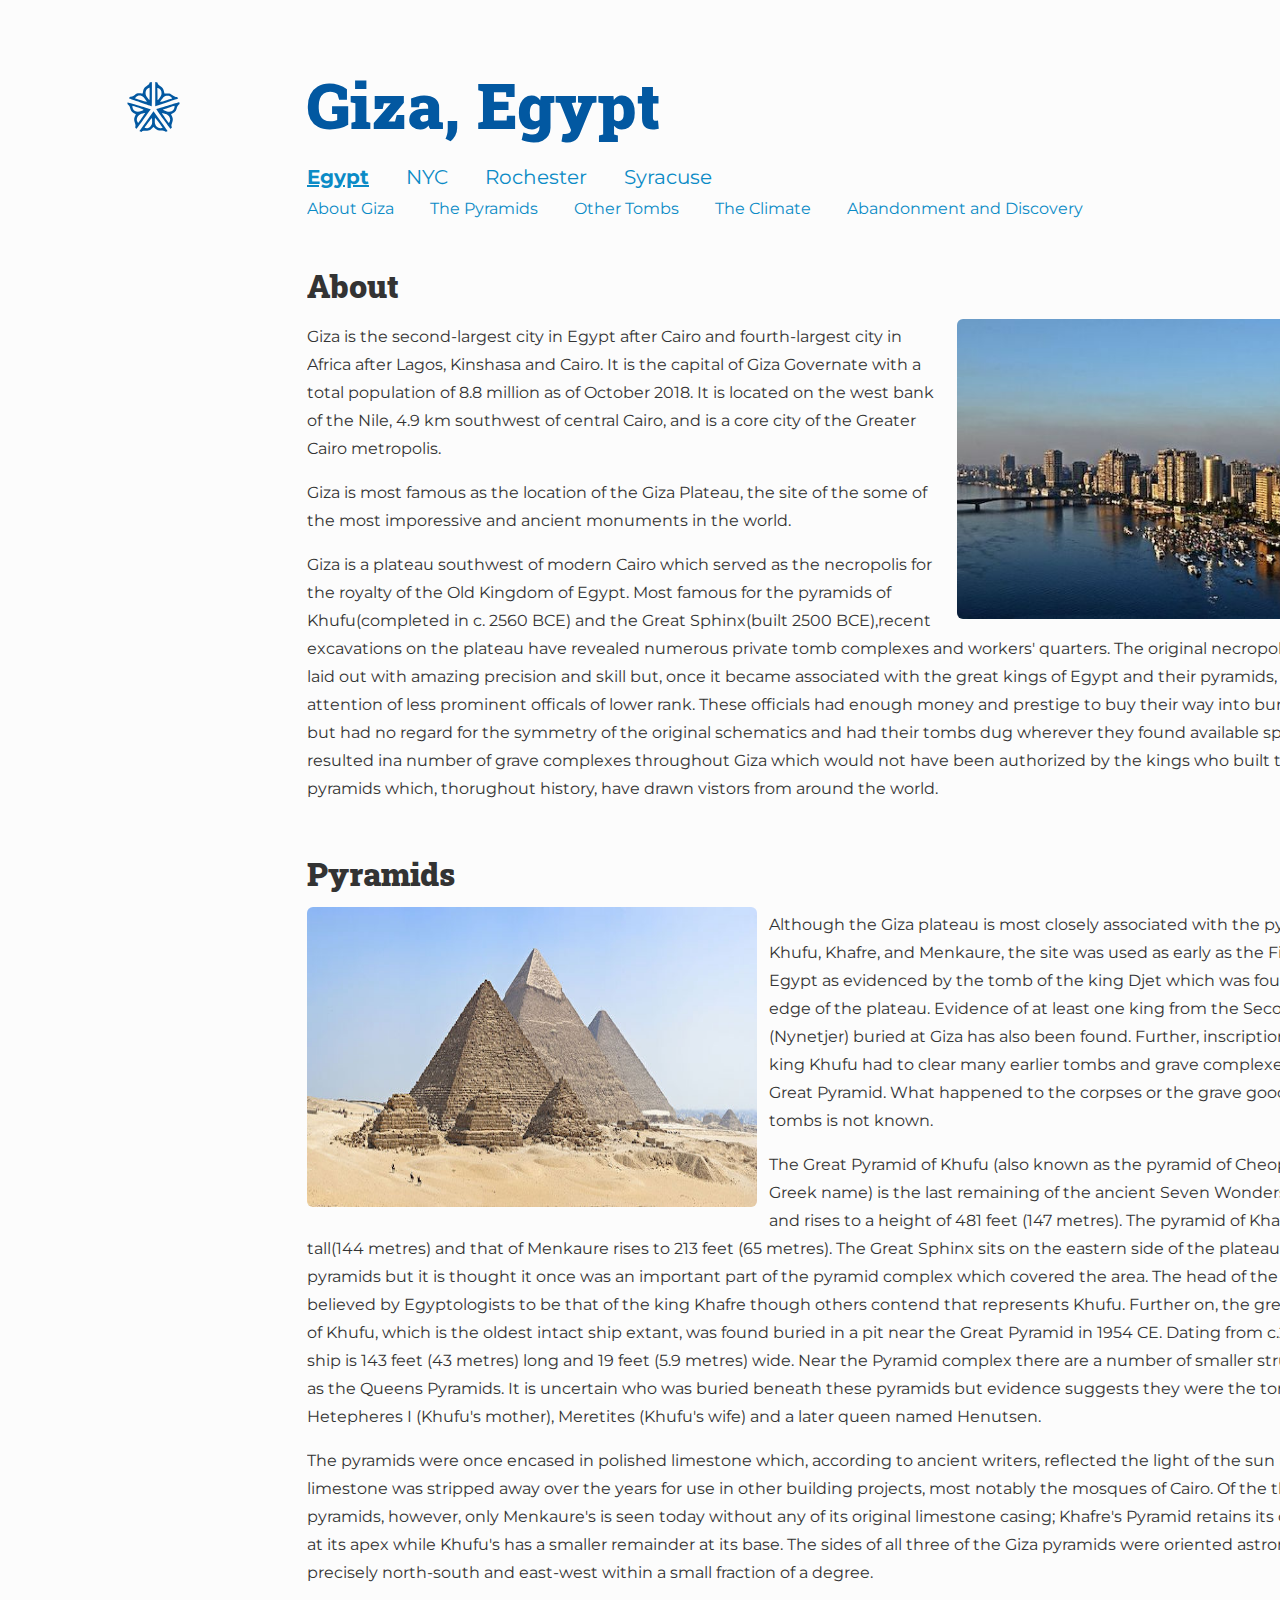
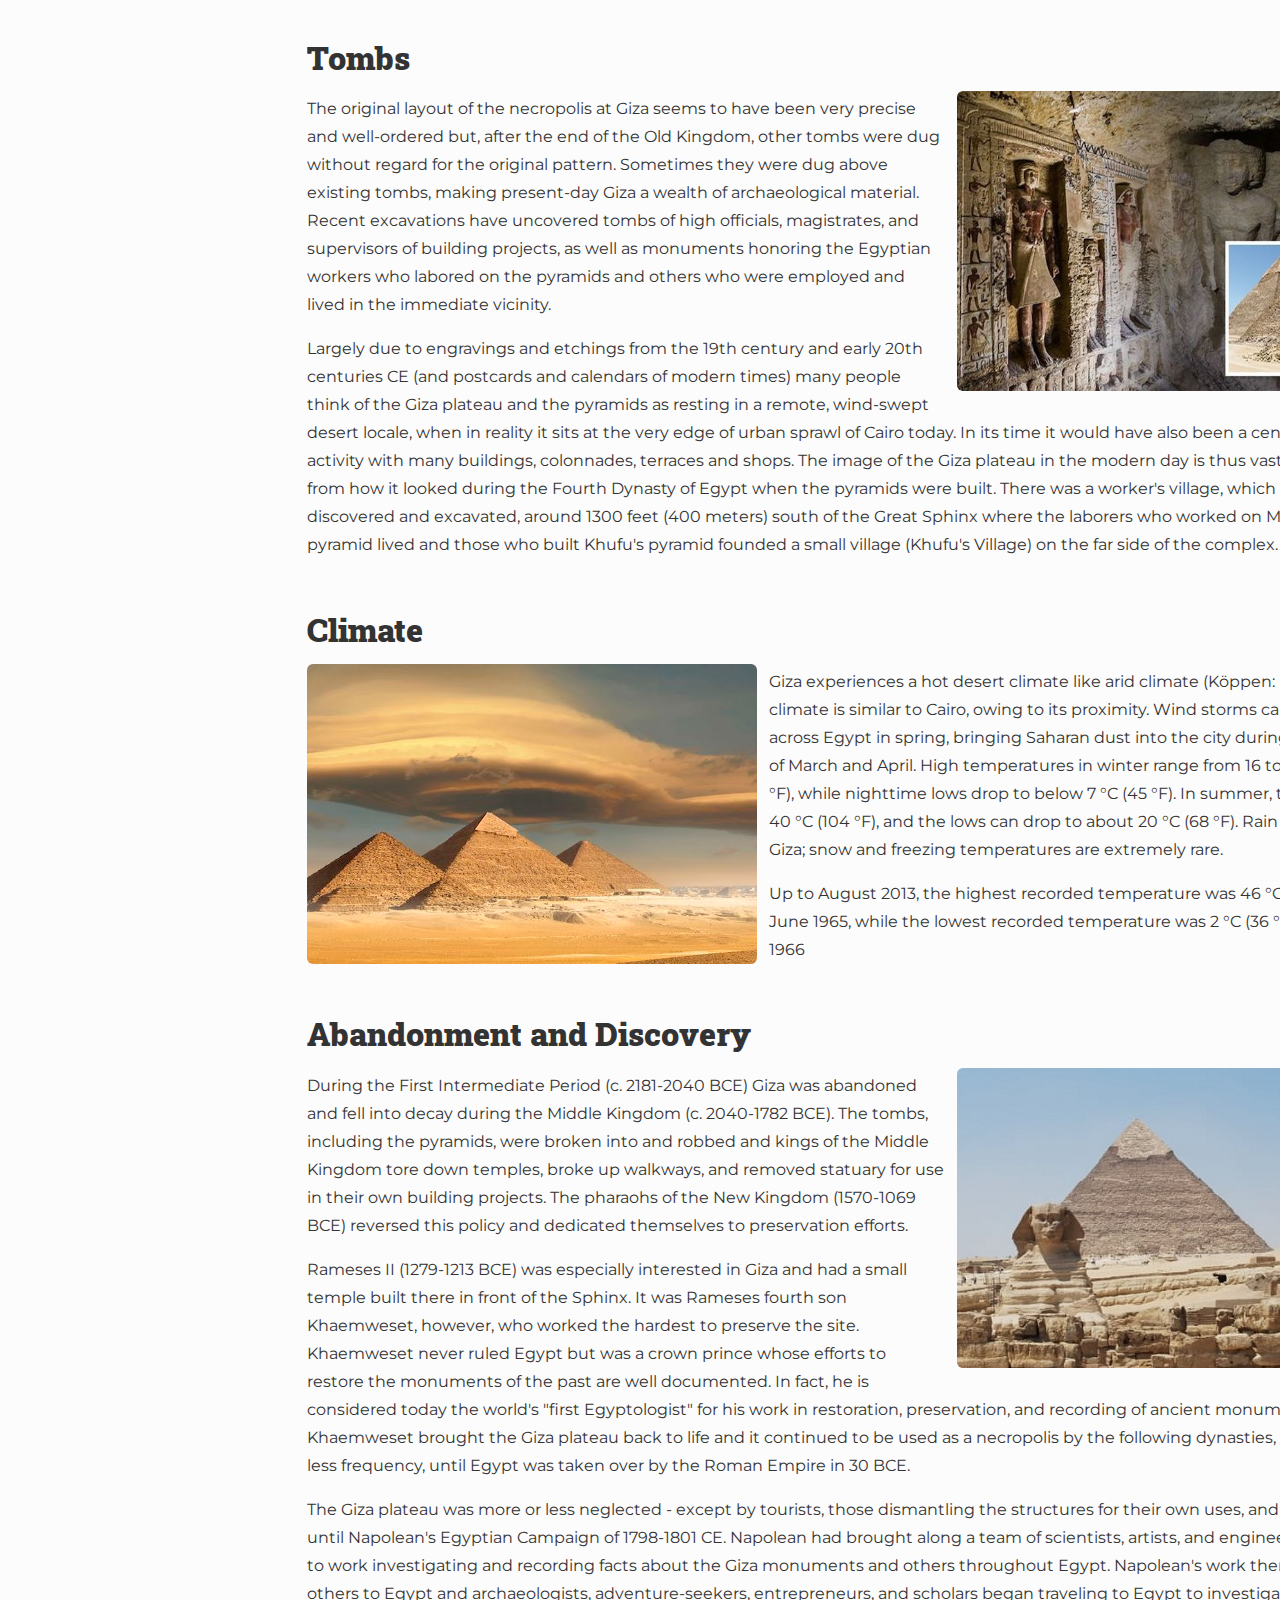
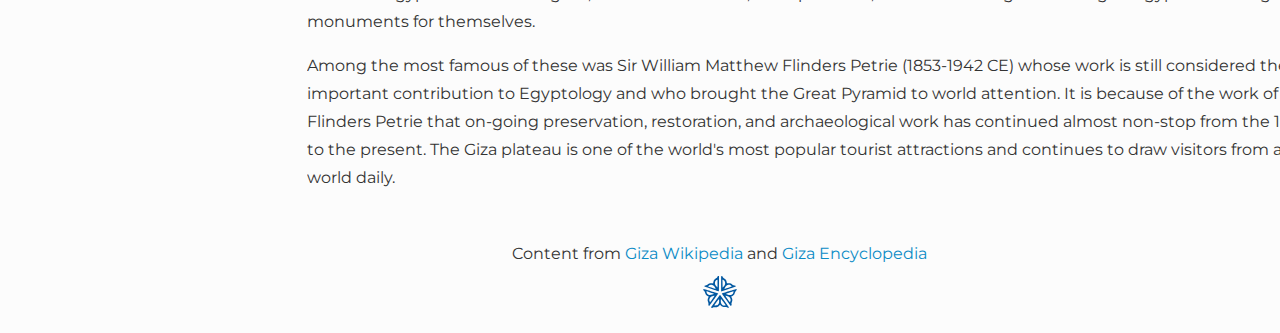
==== commit 5e89241d: "Fixed position of image in egypt webpage" ====
--- a/egypt.html
+++ b/egypt.html
@@ -51,8 +51,8 @@
 			</header>
 			<main>
 				<section id="about">
-					<img alt="Giza" class="inset right index-img" src="imgs/egypt-city.jpg">
 					<h2>About</h2>
+					<img alt="Giza" class="inset right" src="imgs/egypt-city.jpg">
 					<p>
 						Giza is the second-largest city in Egypt after Cairo and
 						fourth-largest city in Africa after Lagos, Kinshasa and Cairo. It
@@ -87,7 +87,7 @@
 				</section>
 				<section id="pyramids">
 					<h2>Pyramids</h2>
-					<img class="inset index-img" src="imgs/egypt-pyramids.jpg" alt="Pyramids of Khufu,Khafre, and Menkaure">
+					<img class="inset" src="imgs/egypt-pyramids.jpg" alt="Pyramids of Khufu,Khafre, and Menkaure">
 					<p>
 						Although the Giza plateau is most closely associated with the pyramids
 						of Khufu, Khafre, and Menkaure, the site was used as early as the
